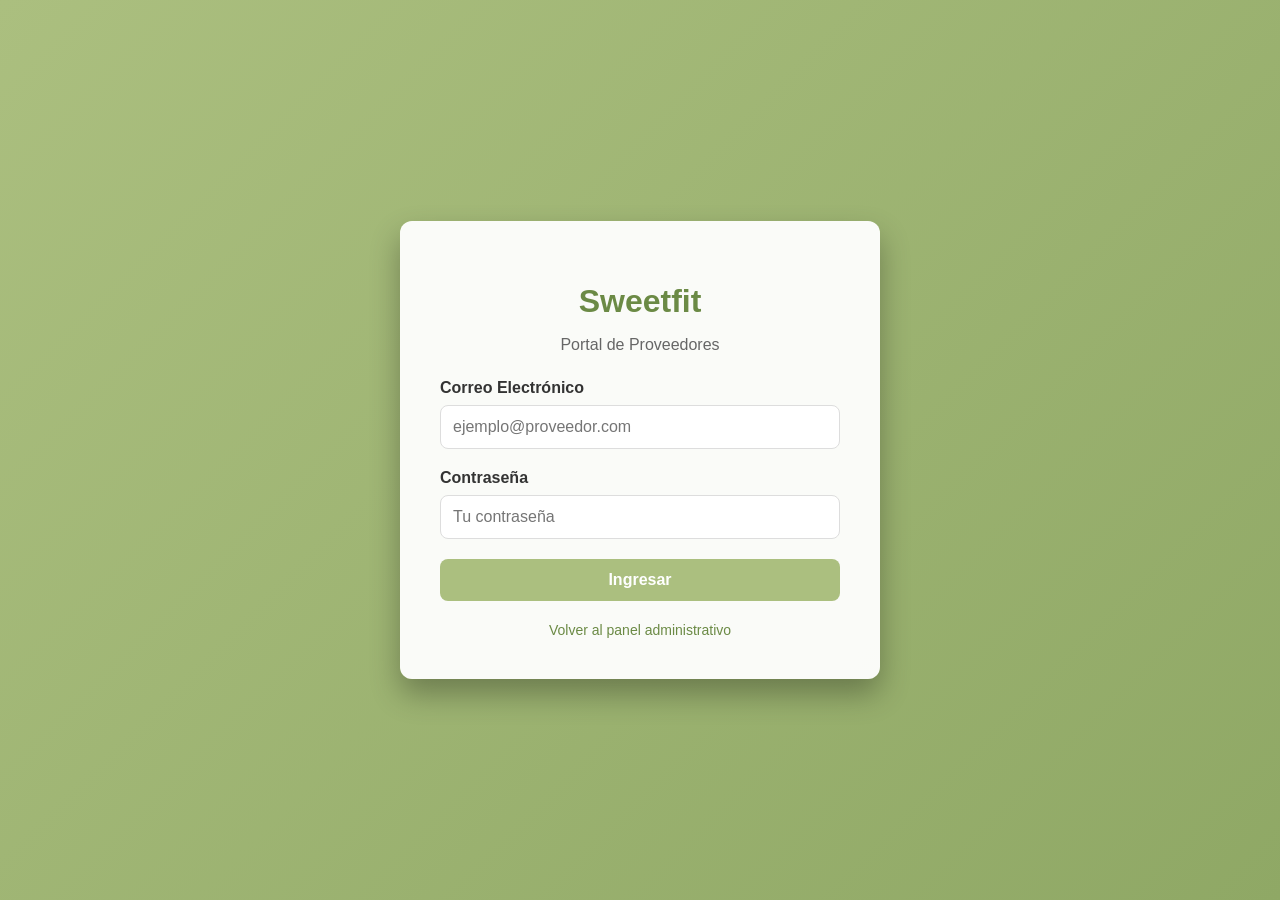
==== extranet.html @ f8388bae "Actualización dze sistema" ====
<!DOCTYPE html>
<html lang="es">
<head>
  <meta charset="UTF-8" />
  <meta name="viewport" content="width=device-width, initial-scale=1.0"/>
  <title>Sweetfit - Mi Catálogo (Proveedor)</title>
  <link rel="stylesheet" href="css/styles.css" />
  <link rel="stylesheet" href="https://cdn-uicons.flaticon.com/2.1.0/uicons-bold-rounded/css/uicons-bold-rounded.css">
  <style>
    /* Estilos específicos para la extranet, diferenciados de la app principal */
    body.extranet-body {
      background-color: #f4f6f9;
      font-family: 'Inter', sans-serif;
      margin: 0;
      display: flex;
      flex-direction: column;
      height: 100vh;
    }
    .extranet-header {
      background: #ABBF7F;
      color: white;
      padding: 15px 30px;
      display: flex;
      justify-content: space-between;
      align-items: center;
      box-shadow: 0 4px 6px rgba(0,0,0,0.1);
    }
    .extranet-header h1 {
      margin: 0;
      font-size: 20px;
      display: flex;
      align-items: center;
      gap: 10px;
    }
    .user-info {
      display: flex;
      align-items: center;
      gap: 15px;
    }
    .btn-logout {
      background: rgba(255,255,255,0.2);
      border: none;
      color: white;
      padding: 8px 15px;
      border-radius: 5px;
      cursor: pointer;
      font-weight: bold;
    }
    .btn-logout:hover {
      background: rgba(255,255,255,0.3);
    }
    .extranet-content {
      padding: 30px;
      flex-grow: 1;
      overflow-y: auto;
    }
    .toolbar {
      display: flex;
      justify-content: space-between;
      margin-bottom: 20px;
    }
    .btn-agregar {
      background: #28a745;
      color: white;
      border: none;
      padding: 10px 20px;
      border-radius: 8px;
      font-weight: bold;
      cursor: pointer;
    }
    .btn-agregar:hover { background: #218838; }
    
    .grid-catalogo {
      display: grid;
      grid-template-columns: repeat(auto-fill, minmax(250px, 1fr));
      gap: 20px;
    }
    .card-producto {
      background: white;
      border-radius: 12px;
      box-shadow: 0 5px 15px rgba(0,0,0,0.05);
      padding: 20px;
      text-align: center;
      position: relative;
    }
    .badge-estado {
      position: absolute;
      top: 10px;
      right: 10px;
      padding: 5px 10px;
      border-radius: 20px;
      font-size: 11px;
      font-weight: bold;
      color: white;
    }
    .badge-aprobado { background-color: #28a745; }
    .badge-pendiente { background-color: #f39c12; }
    .badge-rechazado { background-color: #e74c3c; }

    .card-producto h3 { margin: 10px 0 5px; color: #333; }
    .card-producto p { margin: 5px 0; color: #666; }
    .card-precio { font-size: 1.2em; font-weight: bold; color: #6B8A45; margin-bottom: 15px; }
    
    .card-acciones button {
      background: none;
      border: 1px solid #ddd;
      border-radius: 5px;
      padding: 8px;
      cursor: pointer;
      margin: 0 5px;
    }
    .card-acciones button:hover { background: #f4f6f9; }
    
  </style>
</head>
<body class="extranet-body">

  <header class="extranet-header">
    <h1><i class="fi fi-br-truck-box"></i> Sweetfit - Portal de Proveedores</h1>
    <div class="user-info">
      <span id="provNameLabel">Proveedor</span>
      <button class="btn-logout" id="btnCerrarSesion">Cerrar Sesión</button>
    </div>
  </header>

  <main class="extranet-content">
    <div class="toolbar">
      <h2>Mi Catálogo de Productos</h2>
      <button class="btn-agregar" id="btnAgregarProductoExtranet"><i class="fi fi-br-plus"></i> Proponer Producto</button>
    </div>
    
    <div class="grid-catalogo" id="gridCatalogo">
      <!-- Productos cargados dinámicamente -->
    </div>
  </main>

  <!-- Modal Producto -->
  <div class="modal" id="modalProductoExtranet" style="display:none;">
    <div class="modal-contenido" style="max-width: 400px;">
      <span class="cerrar-modal" id="cerrarModalExtranet">&times;</span>
      <h3 id="tituloModalExtranet">Añadir Producto</h3>
      <p style="font-size:12px; color:#666;">Nota: Los productos nuevos requieren aprobación del administrador.</p>
      <form id="formProductoExtranet">
        <input type="hidden" id="extranetProductoId" name="id_producto" />
        <input type="text" id="extranetNombre" name="nombre" placeholder="Nombre del Producto" required />
        <input type="number" id="extranetPrecio" name="precio" placeholder="Precio Base" step="0.01" required />
        
        <!-- Estos campos solo se envían al crear uno nuevo -->
        <div id="camposNuevoProducto" style="display: flex; flex-direction: column; gap: 1rem;">
          <input type="text" name="descripcion" placeholder="Descripción breve" />
          <select name="categoria">
            <option value="Hamburguesas">Hamburguesas</option>
            <option value="Hot Dogs">Hot Dogs</option>
            <option value="Postres">Postres</option>
            <option value="Bebidas">Bebidas</option>
            <option value="Papas">Papas</option>
          </select>
          <input type="number" name="cantidad" placeholder="Cantidad Inicial" value="0" />
        </div>
        
        <button type="submit" style="width: 100%; margin-top:15px; padding:10px; background:#6B8A45; color:white; border:none; border-radius:5px; font-weight:bold; cursor:pointer;">Guardar</button>
      </form>
    </div>
  </div>

  <script src="js/api.js"></script>
  <script src="js/extranet.js"></script>
</body>
</html>
---- css/styles.css ----
:root {
  /* Verde corporativo Sweet Fit */
  --color-primario: #ABBF7F;
  --color-primario-hover: #8FA865;
  --color-primario-oscuro: #6B8A45;

  /* Rosa/rojo corporativo */
  --color-secundario: #F16278;
  --color-secundario-hover: #D94560;

  /* Azul grisáceo corporativo */
  --color-terciario: #A7BAC7;
  --color-terciario-claro: #C8D8E2;

  /* Textos */
  --color-texto: #2A2A2A;
  --color-texto-claro: #5A5A5A;

  /* Complementarios */
  --color-blanco: #FFFFFF;
  --color-gris-claro: #F5F0E8;
  /* beige del manual */
  --color-gris: #DDD8CE;

  /* Sombras */
  --sombra-suave: 0 2px 10px rgba(107, 138, 69, 0.2);
  --sombra-media: 0 4px 14px rgba(107, 138, 69, 0.3);

}

/* ======== ESTILOS DE LA INTERFAZ DEL INDEX ======== */
body {
  margin: 0;
  font-family: 'Poppins', sans-serif;
  background: #f4f4f4;
}

.container {
  display: flex;
}

.sidebar {
  width: 220px;
  background: #ABBF7F;
  color: white;
  height: 100vh;
  position: fixed;
  top: 0;
  left: 0;
  transition: width 0.3s ease;
  display: flex;
  flex-direction: column;
  z-index: 10;
}

.sidebar.collapsed {
  width: 80px;
}

.logo {
  display: flex;
  justify-content: space-between;
  align-items: center;
  padding: 20px;
  font-size: 20px;
  font-weight: bold;
}

.toggle-btn {
  background: none;
  border: none;
  color: white;
  font-size: 22px;
  cursor: pointer;
  align-self: flex-end;
}

.menu {
  padding: 0 10px;
  display: flex;
  flex-direction: column;
}

.menu a {
  display: flex;
  align-items: center;
  padding: 12px 10px;
  color: white;
  text-decoration: none;
  border-radius: 8px;
  transition: background 0.3s;
}

.menu a:hover {
  background: #222222;
}

.menu .text {
  margin-left: 10px;
  transition: opacity 0.3s;
}

.sidebar.collapsed .text {
  opacity: 0;
  pointer-events: none;
}

.logo-container {
  display: flex;
  align-items: flex-start;
  justify-content: space-between;
  padding: 6px 20px;
  flex-direction: column;
  gap: 10px;
}

.logo-img {
  height: 160px;
  transition: height 0.3s ease, transform 0.3s ease;
  object-fit: contain;
}

.sidebar.collapsed .logo-img {
  height: 40px;
}

.main {
  flex: 1;
  padding: 5px;
  margin-left: 220px;
  transition: margin-left 0.3s ease;
}

.sidebar.collapsed+.main {
  margin-left: 80px;
}

.topbar {
  display: flex;
  justify-content: space-between;
  align-items: center;
}

/* _____________________________________________________________________________*/

/* ======== ESTILOS DE LA INTERFAZ DEL PANEL ======== */
.cards {
  display: grid;
  grid-template-columns: repeat(auto-fit, minmax(220px, 1fr));
  gap: 20px;
  margin-top: 30px;
}

.card {
  background: white;
  border-radius: 10px;
  padding: 20px;
  box-shadow: 0 2px 5px rgba(0, 0, 0, 0.1);
}

.card h3 {
  margin: 0;
  font-size: 16px;
  color: #777;
}

.card p {
  margin: 10px 0 0;
  font-size: 22px;
  color: #7d9eb8;
  font-weight: bold;
}

.placeholder {
  margin-top: 40px;
  text-align: center;
  color: #aaa;
}

.dropdown {
  position: relative;
  display: inline-block;
}

.dropdown-toggle {
  padding: 8px 12px;
  background-color: #f8f9fa;
  border: 1px solid #ccc;
  border-radius: 4px;
  cursor: pointer;
  font-size: 14px;
}

.dropdown-toggle:hover {
  background-color: #bfbbbb;
}

.dropdown-menu {
  display: none;
  position: absolute;
  top: 110%;
  right: 0;
  background-color: #fff;
  min-width: 160px;
  box-shadow: 0 4px 8px rgba(0, 0, 0, 0.1);
  border: 1px solid #ccc;
  border-radius: 4px;
  z-index: 1000;
}

.dropdown-item {
  padding: 10px 15px;
  display: block;
  font-size: 14px;
  text-decoration: none;
  color: #333;
}

.dropdown-item:hover {
  background-color: #f1f1f1;
}

/* _____________________________________________________________________________*/

/* ======== ESTILOS DE LA INTERFAZ DE PRODUCTOS ======== */
.productos-header {
  display: flex;
  justify-content: space-between;
  align-items: center;
  margin-bottom: 1.5rem;
}

.acciones-header {
  display: flex;
  gap: 1rem;
  flex-wrap: wrap;
  align-items: center;
}

.btn-agregar-producto {
  background-color: var(--color-primario);
  color: var(--color-blanco);
  border: none;
  padding: 0.6rem 1.2rem;
  border-radius: 8px;
  font-weight: bold;
  cursor: pointer;
  transition: background-color 0.3s;
}

.btn-agregar-producto:hover {
  background-color: var(--color-primario-hover);
}

.filtros-categorias {
  display: flex;
  flex-wrap: wrap;
  gap: 0.5rem;
  margin-bottom: 1.5rem;
}

.filtro {
  padding: 0.5rem 1rem;
  border: 1px solid var(--color-borde);
  background: var(--color-blanco);
  border-radius: 20px;
  cursor: pointer;
  color: var(--color-texto);
  transition: background-color 0.3s, border-color 0.3s, color 0.3s;
}

.filtro.activo {
  background-color: var(--color-primario);
  color: var(--color-blanco);
  border-color: var(--color-primario);
}

.grid-productos {
  display: grid;
  grid-template-columns: repeat(auto-fit, minmax(240px, 1fr));
  gap: 1.5rem;
}

.producto-card {
  background: var(--color-blanco);
  border-radius: 10px;
  box-shadow: var(--sombra-suave);
  overflow: hidden;
  padding: 1rem;
  display: flex;
  flex-direction: column;
}

.producto-card img {
  width: 100%;
  height: 160px;
  object-fit: cover;
  border-radius: 8px;
  margin-bottom: 0.8rem;
}

.producto-card h3 {
  margin: 0;
  font-size: 1.1rem;
  font-weight: bold;
  color: var(--color-texto);
}

.producto-card .desc {
  font-size: 0.9rem;
  color: #777;
  margin: 0.5rem 0;
}

.precio-edicion {
  margin-top: auto;
  display: flex;
  justify-content: space-between;
  align-items: center;
}

.precio {
  color: var(--color-primario);
  font-weight: bold;
}

.acciones span {
  margin-left: 0.5rem;
  cursor: pointer;
  font-size: 1.1rem;
  padding: 4px 8px;
  border-radius: 6px;
  transition: background 0.3s;
  color: var(--color-texto);
}

.acciones span:hover {
  background-color: var(--color-gris-claro);
}

.modal {
  display: none;
  position: fixed;
  top: 0;
  left: 0;
  width: 100vw;
  height: 100vh;
  background: rgba(0, 0, 0, 0.5);
  justify-content: center;
  align-items: center;
  z-index: 999;
}

.modal-contenido {
  background: var(--color-blanco);
  padding: 2rem;
  border-radius: 12px;
  width: 90%;
  max-height: 90vh;
  overflow-y: auto;
  max-width: 500px;
  position: relative;
  box-shadow: var(--sombra-media);
}

.cerrar-modal {
  position: absolute;
  top: 10px;
  right: 15px;
  font-size: 1.5rem;
  cursor: pointer;
  color: var(--color-texto);
}

.modal form {
  display: flex;
  flex-direction: column;
  gap: 1rem;
}

.modal form input,
.modal form textarea,
.modal form select {
  padding: 0.5rem;
  font-size: 1rem;
  border: 1px solid var(--color-borde);
  border-radius: 8px;
}

.modal form button {
  padding: 0.6rem;
  background-color: var(--color-primario-oscuro);
  color: var(--color-blanco);
  border: none;
  border-radius: 8px;
  cursor: pointer;
  font-weight: bold;
  transition: background-color 0.3s;
}

.modal form button:hover {
  background-color: var(--color-primario-hover);
}

#buscador {
  padding: 0.5rem 1rem;
  border-radius: 8px;
  border: 1px solid var(--color-borde);
  font-size: 1rem;
  width: 300px;
  max-width: 100%;
  color: var(--color-texto);
}

.cantidad {
  margin-top: 0.5rem;
  font-weight: bold;
  color: var(--color-texto);
}

.stock-bajo {
  color: #d32f2f;
  /* Mantengo rojo para alerta */
  font-weight: bold;
}

.paginacion {
  display: flex;
  justify-content: center;
  gap: 10px;
  margin-top: 2rem;
  flex-wrap: wrap;
}

.paginacion button {
  padding: 0.5rem 1rem;
  border: none;
  background-color: var(--color-primario);
  color: var(--color-blanco);
  font-weight: bold;
  border-radius: 6px;
  cursor: pointer;
  transition: background-color 0.2s;
}

.paginacion button:hover {
  background-color: var(--color-primario-hover);
}

.paginacion button.activo {
  background-color: var(--color-texto-claro);
  color: var(--color-blanco);
}

/* _____________________________________________________________________________*/

/* ======== ESTILOS DE LA INTERFAZ DE VENTAS ======== */
.ventas-contenedor {
  display: flex;
  flex-direction: column;
  gap: 2rem;
}

.formulario-venta {
  background: var(--color-blanco);
  border-radius: 12px;
  padding: 2rem;
  box-shadow: var(--sombra-suave);
}

fieldset.grupo-cliente {
  border: 1px solid var(--color-borde);
  border-radius: 10px;
  padding: 1rem 1.5rem;
  margin-bottom: 1rem;
}

fieldset.grupo-cliente legend {
  font-weight: bold;
  color: var(--color-primario);
  padding: 0 0.5rem;
  font-size: 1rem;
}

.grid-form {
  display: flex;
  flex-wrap: wrap;
  gap: 1rem;
}

.grid-form input,
.grid-form select {
  flex: 1 1 200px;
  padding: 0.6rem;
  border: 1px solid var(--color-borde);
  border-radius: 8px;
  margin: 0.2rem 0;
}

.input-deshabilitado {
  background-color: #f0f0f0;
  color: #666666;
  border: 1px solid #ccc;
  cursor: not-allowed;
  user-select: none;
  padding: 8px;
  border-radius: 4px;
  font-size: 1rem;
}

.btn-agregar-producto {
  padding: 0.6rem 1.2rem;
  border-radius: 8px;
  border: none;
  background-color: var(--color-primario);
  color: var(--color-blanco);
  font-weight: bold;
  cursor: pointer;
  margin: 1rem 0;
}

.footer-venta {
  display: flex;
  justify-content: space-between;
  align-items: center;
  margin-top: 1.5rem;
}

.sin-stock {
  color: red;
  font-weight: bold;
}

.lista-productos-seleccionados {
  width: 100%;
  border-collapse: collapse;
  margin-top: 1rem;
}

.lista-productos-seleccionados th,
.lista-productos-seleccionados td {
  padding: 10px;
  text-align: center;
  border-bottom: 1px solid var(--color-borde);
}

.lista-productos-seleccionados th {
  background-color: var(--color-gris-claro);
  color: var(--color-primario);
}

.lista-productos-seleccionados td .eliminar {
  color: #d32f2f;
  font-weight: bold;
  cursor: pointer;
}

.modal-productos {
  display: none;
  position: fixed;
  top: 0;
  left: 0;
  width: 100vw;
  height: 100vh;
  background: rgba(0, 0, 0, 0.5);
  justify-content: center;
  align-items: center;
  z-index: 1000;
}

.modal-productos-contenido {
  background: white;
  padding: 2rem;
  border-radius: 16px;
  max-width: 850px;
  width: 95%;
  max-height: 90vh;
  overflow-y: auto;
  box-shadow: var(--sombra-media);
  position: relative;
  border: 2px solid var(--color-borde);
}

/* Icono de cierre más visible */
.modal-productos .cerrar-modal {
  position: absolute;
  top: 15px;
  right: 20px;
  font-size: 2rem;
  color: var(--color-texto);
  cursor: pointer;
  transition: color 0.3s;
}

.modal-productos .cerrar-modal:hover {
  color: var(--color-primario);
}

.modal-header {
  margin-bottom: 1.5rem;
}

.titulo-modal {
  font-size: 1.6rem;
  margin-bottom: 0.8rem;
  color: var(--color-texto);
  font-weight: bold;
  display: flex;
  align-items: center;
  gap: 0.5rem;
}

#buscador-modal {
  width: 100%;
  padding: 0.9rem 1rem;
  border: 1px solid var(--color-borde);
  border-radius: 12px;
  background: var(--color-blanco);
  font-size: 1rem;
  transition: border-color 0.3s;
}

#buscador-modal:focus {
  border-color: var(--color-primario);
  outline: none;
}

/* Tarjetas de producto */
.card-producto-modal {
  border: 1px solid var(--color-borde);
  border-radius: 14px;
  padding: 1.2rem;
  text-align: center;
  background: var(--color-terciario);
  transition: all 0.3s ease;
  box-shadow: var(--sombra-suave);
  display: flex;
  flex-direction: column;
  justify-content: space-between;
}

.card-producto-modal:hover {
  box-shadow: var(--sombra-media);
  transform: translateY(-4px);
}

.card-producto-modal img {
  width: 100%;
  height: 140px;
  object-fit: cover;
  border-radius: 10px;
  margin-bottom: 0.8rem;
}

.producto-card button {
  background-color: var(--color-primario);
  color: white;
  border: none;
  border-radius: 8px;
  padding: 0.5rem 1rem;
  font-weight: bold;
  font-size: 0.95rem;
  cursor: pointer;
  transition: background-color 0.2s ease, transform 0.2s ease;
  margin-top: 0.5rem;
}

.producto-card button:hover {
  background-color: var(--color-primario-hover);
  transform: scale(1.05);
}

/* --- Botón Deshabilitado (sin stock) --- */
.producto-card .boton-deshabilitado {
  background-color: #ccc;
  color: #666;
  cursor: not-allowed;
  opacity: 0.7;
  border-radius: 8px;
}

/* --- Input de cantidad --- */
.producto-card input[type="number"] {
  width: 94%;
  padding: 0.4rem;
  margin-top: 0.3rem;
  font-size: 0.9rem;
  border: 1px solid var(--color-borde);
  border-radius: 6px;
  text-align: center;
  transition: border-color 0.2s;
}

.producto-card input[type="number"]:focus {
  outline: none;
  border-color: var(--color-primario);
  box-shadow: 0 0 0 2px rgba(34, 197, 94, 0.2);
  /* sombra verde */
}

/* Grilla */
.grid-modal-productos {
  display: grid;
  grid-template-columns: repeat(auto-fill, minmax(220px, 1fr));
  /* Más ancho */
  gap: 1.2rem;
  padding: 1rem 0.5rem;
}

/* Paginación */
.contenedor-paginacion-modal {
  margin-top: 2rem;
  padding-top: 1rem;
  border-top: 1px solid var(--color-borde);
  display: flex;
  justify-content: center;
}

.paginacion-modal-productos {
  display: flex;
  justify-content: center;
  gap: 0.5rem;
  flex-wrap: wrap;
}

.paginacion-modal-productos button {
  padding: 8px 16px;
  font-weight: bold;
  border: 1px solid var(--color-borde);
  background-color: var(--color-gris);
  color: var(--color-texto);
  border-radius: 12px;
  cursor: pointer;
  transition: all 0.2s ease-in-out;
}

.paginacion-modal-productos button:hover,
.paginacion-modal-productos button.activo {
  background-color: var(--color-primario);
  color: var(--color-blanco);
  border-color: var(--color-primario);
}

.estado-finalizada {
  color: white;
  background-color: #28a745;
  /* verde */
  font-weight: bold;
  padding: 3px 8px;
  border-radius: 4px;
  text-align: center;
  display: inline-block;
  min-width: 80px;
}

.estado-en-espera {
  color: #856404;
  background-color: #fff3cd;
  /* amarillo claro */
  font-weight: bold;
  padding: 3px 8px;
  border-radius: 4px;
  text-align: center;
  display: inline-block;
  min-width: 80px;
}

.estado-cancelada {
  color: white;
  background-color: #dc3545;
  /* rojo */
  font-weight: bold;
  padding: 3px 8px;
  border-radius: 4px;
  text-align: center;
  display: inline-block;
  min-width: 80px;
}

.titulo-modal {
  margin-bottom: 1rem;
  font-size: 1.4rem;
  font-weight: bold;
  color: var(--color-primario);
  text-align: center;
}

.historial-ventas {
  background: var(--color-blanco);
  border-radius: 12px;
  padding: 1.5rem;
  box-shadow: var(--sombra-suave);
  max-height: 400px;
  overflow-y: auto;
}

.historial-ventas h3 {
  margin-bottom: 1rem;
  color: var(--color-primario);
  font-size: 1.2rem;
  display: flex;
  flex-wrap: wrap;
  gap: 1rem;
  overflow-x: auto;
}

.venta-card {
  border-left: 4px solid var(--color-primario);
  padding: 1rem;
  margin-bottom: 1rem;
  background-color: var(--color-terciario);
  border-radius: 8px;
}

.venta-card p {
  margin: 0.3rem 0;
  font-size: 0.95rem;
  color: var(--color-texto);
}

#tablaVentas {
  width: 100%;
  border-collapse: collapse;
  margin-top: 1rem;
}

#tablaVentas th,
#tablaVentas td {
  padding: 10px;
  text-align: center;
  border-bottom: 1px solid var(--color-borde);
}

#tablaVentas th {
  background-color: var(--color-gris-claro);
  color: var(--color-primario);
}

.btn-ticket {
  padding: 0.6rem 1.2rem;
  border-radius: 8px;
  border: none;
  background-color: var(--color-primario-hover);
  color: var(--color-blanco);
  font-weight: bold;
  cursor: pointer;
  transition: background-color 0.3s ease, transform 0.3s ease;
  margin: 0.5rem;
}

.btn-cancelarv {
  padding: 0.6rem 0.6rem;
  border-radius: 8px;
  border: none;
  background-color: #8a2b2b;
  color: var(--color-blanco);
  font-weight: bold;
  cursor: pointer;
  transition: background-color 0.3s ease, transform 0.3s ease;
  margin: 0.5rem;

}

.btn-ticket:hover {
  background-color: var(--color-primario-oscuro);
  transform: translateY(-2px);
}

.btn-ticket:active {
  background-color: #2a3d10;
  transform: translateY(2px);
}

.only-print {
  display: none;
}

@media print {
  .only-print {
    display: block;
    margin: 0 auto;
    width: 25mm;
    max-width: 100%;
    height: auto;
  }
}

#modalSeleccionarProductos {
  animation: fadeInModal 0.3s ease-out;
}

@keyframes fadeInModal {
  from {
    opacity: 0;
    transform: scale(0.95);
  }

  to {
    opacity: 1;
    transform: scale(1);
  }
}

/* _____________________________________________________________________________*/

/* ======== ESTILOS DE LA INTERFAZ DE CLIENTES ======== */

.clientes-container {
  padding: 20px;
  background-color: var(--color-terciario);
}

.clientes-header {
  display: flex;
  justify-content: space-between;
  align-items: center;
  margin-bottom: 1.5rem;
  flex-wrap: wrap;
  gap: 1rem;
}

.btn-agregar-cliente {
  background-color: var(--color-primario);
  color: var(--color-blanco);
  border: none;
  padding: 0.6rem 1.2rem;
  border-radius: 8px;
  font-weight: bold;
  cursor: pointer;
  transition: background 0.3s;
}

.btn-agregar-cliente:hover {
  background-color: var(--color-primario-hover);
}

#buscadorClientes {
  padding: 0.5rem 1rem;
  border-radius: 8px;
  border: 1px solid var(--color-borde);
  font-size: 1rem;
  width: 300px;
  max-width: 100%;
  background-color: var(--color-blanco);
  color: var(--color-texto);
}

.grid-clientes {
  display: grid;
  grid-template-columns: repeat(auto-fit, minmax(250px, 1fr));
  gap: 1rem;
  padding: 1rem;
}

.cliente-card {
  background-color: var(--color-blanco);
  border: 1px solid var(--color-borde);
  border-radius: 10px;
  padding: 1rem;
  box-shadow: var(--sombra-suave);
  transition: transform 0.2s;
  display: flex;
  flex-direction: column;
}

.cliente-card:hover {
  transform: scale(1.02);
}

.cliente-card h3 {
  margin-top: 0;
  font-size: 1.2rem;
  color: var(--color-texto);
}

.acciones-cliente {
  margin-top: 10px;
}

.acciones-cliente button {
  margin-right: 0.5rem;
  cursor: pointer;
}

.cliente-card h4 {
  margin: 0;
  font-size: 1.1rem;
  font-weight: bold;
  color: var(--color-texto);
}

.cliente-card .datos {
  font-size: 0.9rem;
  color: var(--color-texto-claro);
}

.cliente-card .acciones {
  margin-top: auto;
  display: flex;
  justify-content: space-between;
  gap: 0.5rem;
}

.cliente-card button {
  padding: 0.4rem 0.8rem;
  border: none;
  border-radius: 6px;
  cursor: pointer;
  font-weight: bold;
  color: black;
}

.cliente-card .editar {
  background-color: var(--color-secundario);
}

.cliente-card .eliminar {
  background-color: #d9534f;
}

.cliente-card .ver-historial {
  background-color: #6a1b9a;
  flex: 1;
}

.historial-panel {
  position: fixed;
  top: 0;
  right: -100%;
  width: 400px;
  height: 100%;
  background-color: var(--color-blanco);
  border-left: 1px solid var(--color-borde);
  box-shadow: -2px 0 5px rgba(0, 0, 0, 0.1);
  transition: right 0.3s ease;
  z-index: 999;
  display: flex;
  flex-direction: column;
}

.historial-panel.abierto {
  right: 0;
}

.historial-header {
  display: flex;
  justify-content: space-between;
  align-items: center;
  padding: 15px;
  background-color: var(--color-gris);
  border-bottom: 1px solid var(--color-borde);
}

.historial-header h3 {
  margin: 0;
  font-size: 1.2rem;
  color: var(--color-primario-oscuro);
}

.cerrar-historial {
  cursor: pointer;
  font-size: 20px;
  color: var(--color-primario);
}

.contenido-historial {
  padding: 15px;
  overflow-y: auto;
  flex-grow: 1;
  background-color: var(--color-gris-claro);
}

.venta-item {
  background-color: var(--color-blanco);
  border-radius: 8px;
  padding: 12px;
  margin-bottom: 10px;
  box-shadow: var(--sombra-suave);
  transition: transform 0.2s ease;
}

.venta-item:hover {
  transform: scale(1.02);
}

.venta-item p {
  margin: 4px 0;
  color: var(--color-texto);
}

#contenidoHistorial {
  opacity: 1;
}

/* _____________________________________________________________________________*/

/* ======== ESTILOS DE LA INTERFAZ DE PROVEEDORES ======== */
body {
  background-color: var(--color-gris-claro);
  color: #333;
  font-family: 'Poppins', sans-serif;
}

h3 {
  color: var(--color-primario-oscuro);
  font-weight: 600;
}

/* Header y botones principales */
.proveedores-header {
  display: flex;
  justify-content: flex-end;
  margin-bottom: 1.5rem;
}

.acciones-proveedor {
  display: flex;
  gap: 1rem;
}

.btn-agregar-proveedor,
.btn-nueva-compra,
.btn-guardar-compra {
  background-color: var(--color-primario);
  color: var(--color-blanco);
  border: none;
  padding: 0.6rem 1.2rem;
  border-radius: 8px;
  font-weight: 600;
  cursor: pointer;
  transition: all 0.3s ease;
  box-shadow: 0 2px 5px rgba(0, 0, 0, 0.1);
  display: flex;
  align-items: center;
  gap: 6px;
}

.btn-agregar-proveedor:hover,
.btn-nueva-compra:hover,
.btn-guardar-compra:hover {
  background-color: var(--color-primario-hover);
  transform: translateY(-2px);
  box-shadow: 0 4px 8px rgba(0, 0, 0, 0.15);
}

/* Tabla de proveedores */
.tabla-proveedores {
  width: 100%;
  border-collapse: separate;
  border-spacing: 0;
  background: var(--color-blanco);
  border-radius: 12px;
  overflow: hidden;
  box-shadow: var(--sombra-suave);
}

.tabla-proveedores th,
.tabla-proveedores td {
  padding: 14px 18px;
  border-bottom: 1px solid var(--color-gris);
  text-align: left;
}

.tabla-proveedores thead {
  background-color: var(--color-primario);
  color: var(--color-blanco);
}

.tabla-proveedores thead th:first-child {
  border-top-left-radius: 12px;
}

.tabla-proveedores thead th:last-child {
  border-top-right-radius: 12px;
}

.tabla-proveedores tbody tr:last-child td {
  border-bottom: none;
}

.tabla-proveedores tbody tr:hover {
  background-color: var(--color-gris-claro);
}

.tabla-proveedores .acciones {
  display: flex;
  gap: 0.8rem;
  justify-content: center;
}

.tabla-proveedores .acciones span {
  cursor: pointer;
  padding: 6px 10px;
  border-radius: 6px;
  transition: all 0.2s ease;
  color: var(--color-texto-claro);
}

.tabla-proveedores .acciones span:hover {
  background-color: var(--color-terciario);
  color: var(--color-primario);
}

/* Buscador de proveedores */
#buscadorProveedores {
  padding: 0.6rem 1.2rem;
  border-radius: 8px;
  border: 1px solid var(--color-borde);
  font-size: 1rem;
  width: 300px;
  max-width: 100%;
  background-color: var(--color-blanco);
  transition: all 0.3s ease;
}

#buscadorProveedores:focus {
  outline: none;
  border-color: var(--color-primario);
  box-shadow: 0 0 0 3px rgba(74, 112, 35, 0.2);
}

#buscadorProveedores::placeholder {
  color: var(--color-texto-claro);
  opacity: 0.7;
}

/* Modal */
.modal {
  display: none;
  position: fixed;
  top: 0;
  left: 0;
  width: 100vw;
  height: 100vh;
  background: rgba(0, 0, 0, 0.6);
  justify-content: center;
  align-items: center;
  z-index: 999;
  backdrop-filter: blur(3px);
}

.modal-contenido {
  background: var(--color-blanco);
  padding: 2.2rem;
  border-radius: 16px;
  width: 90%;
  max-width: 400px;
  position: relative;
  overflow: auto;
  box-shadow: 0 10px 25px rgba(0, 0, 0, 0.15);
  animation: modalFadeIn 0.3s ease-out;
}

@keyframes modalFadeIn {
  from {
    opacity: 0;
    transform: translateY(-20px);
  }

  to {
    opacity: 1;
    transform: translateY(0);
  }
}

.modal-contenido.grande {
  max-width: 800px;
}

.cerrar-modal {
  position: absolute;
  top: 15px;
  right: 20px;
  font-size: 1.8rem;
  cursor: pointer;
  color: var(--color-texto-claro);
  transition: color 0.2s ease;
  z-index: 1000;
}

.cerrar-modal:hover {
  color: var(--color-primario-oscuro);
}

.modal form {
  display: flex;
  flex-direction: column;
  gap: 1.2rem;
}

.modal form input,
.modal form select,
.modal form textarea {
  padding: 0.8rem 1rem;
  font-size: 1rem;
  border: 1px solid var(--color-borde);
  border-radius: 8px;
  transition: all 0.3s ease;
}

.modal form input:focus,
.modal form select:focus,
.modal form textarea:focus {
  outline: none;
  border-color: var(--color-primario);
  box-shadow: 0 0 0 3px rgba(74, 112, 35, 0.2);
}

.modal form button[type="submit"] {
  background-color: var(--color-primario);
  color: var(--color-blanco);
  border: none;
  padding: 0.8rem;
  border-radius: 8px;
  font-weight: bold;
  cursor: pointer;
  transition: all 0.3s ease;
}

.modal form button[type="submit"]:hover {
  background-color: var(--color-primario-hover);
}

.modal form button[type="button"] {
  background-color: var(--color-gris);
  color: var(--color-texto);
  border: none;
  padding: 0.8rem;
  border-radius: 8px;
  font-weight: bold;
  cursor: pointer;
  transition: all 0.3s ease;
}

.modal form button[type="button"]:hover {
  background-color: #d9dcd5;
}

/* Lista de productos en compra */
#listaProductosCompra {
  margin-top: 1.2rem;
  background: var(--color-terciario);
  padding: 1.2rem;
  border-radius: 10px;
  max-height: 250px;
  overflow-y: auto;
  border: 1px solid var(--color-borde);
}

#listaProductosCompra div {
  display: flex;
  justify-content: space-between;
  align-items: center;
  margin-bottom: 0.8rem;
  border-bottom: 1px solid var(--color-borde);
  padding: 8px 4px;
}

#listaProductosCompra div:last-child {
  margin-bottom: 0;
  border-bottom: none;
}

/* Historial de compras */
.historial-compras {
  margin-top: 40px;
  padding: 25px;
  background-color: var(--color-blanco);
  border-radius: 16px;
  box-shadow: var(--sombra-suave);
  border: 1px solid var(--color-borde);
}

.historial-compras h3 {
  font-size: 1.6em;
  color: var(--color-primario-oscuro);
  margin-bottom: 20px;
  display: flex;
  align-items: center;
  gap: 8px;
}

.filtro-fecha {
  display: flex;
  align-items: center;
  gap: 15px;
  margin-bottom: 25px;
  background: var(--color-terciario);
  padding: 12px 18px;
  border-radius: 10px;
}

.filtro-fecha label {
  color: var(--color-texto);
  font-weight: 500;
}

.filtro-fecha input[type="date"] {
  padding: 8px 12px;
  border: 1px solid var(--color-borde);
  border-radius: 6px;
  font-size: 0.95rem;
}

/* Diseño de tarjetas de compra mejorado */
#tablaHistorialCompras {
  display: grid;
  grid-template-columns: repeat(auto-fill, minmax(290px, 1fr));
  gap: 1.2rem;
  padding: 0.5rem;
}

.compra-item {
  background-color: var(--color-blanco);
  border: 1px solid var(--color-borde);
  border-left: 6px solid var(--color-primario);
  border-radius: 12px;
  padding: 1.2rem;
  box-shadow: var(--sombra-suave);
  transition: all 0.3s ease;
}

.compra-item:hover {
  transform: translateY(-5px);
  box-shadow: var(--sombra-media);
}

.compra-item p {
  margin: 10px 0;
  font-size: 0.95rem;
  color: #444;
}

.compra-item p:first-child {
  font-size: 1.1rem;
  font-weight: bold;
  color: var(--color-primario-oscuro);
  border-bottom: 1px solid var(--color-borde);
  padding-bottom: 8px;
  margin-bottom: 12px;
}

.compra-item i {
  color: var(--color-texto-claro);
  margin-right: 8px;
}

/* Estilizar las etiquetas dentro de la compra-item */
.compra-item .etiqueta {
  font-weight: 600;
  color: var(--color-primario);
}

/* Ticket de compra */
.modal-content {
  position: relative;
  background: #ffffff;
  margin: 2% auto;
  padding: 0;
  border-radius: 8px;
  width: 90%;
  max-width: 400px;
  box-shadow: 0 10px 30px rgba(0, 0, 0, 0.2);
  animation: modalFadeIn 0.3s ease-out;
  font-family: 'Segoe UI', 'Arial', sans-serif;
  overflow: auto;
}

.modal-content {
  max-height: 90vh;
  overflow-y: auto;
}

.close {
  position: absolute;
  right: 10px;
  top: 10px;
  font-size: 24px;
  font-weight: bold;
  cursor: pointer;
  color: #333;
  transition: all 0.2s ease;
  z-index: 10;
  padding: 0;
  width: 30px;
  height: 30px;
  display: flex;
  align-items: center;
  justify-content: center;
  border-radius: 50%;
}

.close:hover {
  color: #000;
}

#contenidoTicket {
  padding: 0;
  background-color: #fff;
  overflow-y: auto;
}

/* Estilos para el ticket */
.ticket-header {
  background-color: #f8f9fa;
  padding: 20px;
  text-align: center;
  border-bottom: 1px solid #eee;
}

.ticket-header .logo {
  font-size: 30px;
  margin-bottom: 5px;
}

.ticket-header h2 {
  margin: 5px 0;
  font-size: 22px;
  color: #333;
}

.ticket-header .ticket-date {
  font-size: 12px;
  color: #888;
  margin: 5px 0;
}

.ticket-divider {
  border-top: 1px dashed #ccc;
  margin: 0 15px;
}

.ticket-items {
  padding: 15px;
}

.ticket-table {
  width: 100%;
  border-collapse: collapse;
}

.ticket-table th {
  padding: 8px 5px;
  text-align: left;
  font-size: 12px;
  color: #666;
  border-bottom: 1px solid #eee;
}

.ticket-table td {
  padding: 8px 5px;
  font-size: 13px;
  border-bottom: 1px solid #f5f5f5;
}

.ticket-table .no-items {
  text-align: center;
  padding: 15px;
  color: #888;
  font-style: italic;
}

.text-center {
  text-align: center;
}

.text-right {
  text-align: right;
}

.ticket-summary {
  padding: 15px;
  background-color: #f8f9fa;
}

.summary-row {
  display: flex;
  justify-content: space-between;
  padding: 3px 0;
}

.summary-label {
  font-size: 16px;
  font-weight: bold;
  color: #222;
}

.summary-value {
  font-size: 16px;
  font-weight: bold;
  color: #222;
}

.error-message {
  color: #d9534f;
  text-align: center;
  padding: 30px 20px;
}

/* Animación para el modal */
@keyframes modalFadeIn {
  from {
    opacity: 0;
    transform: translateY(-20px);
  }

  to {
    opacity: 1;
    transform: translateY(0);
  }
}

/* Media queries para responsive */
@media (max-width: 768px) {
  .acciones-proveedor {
    flex-direction: column;
    gap: 0.8rem;
  }

  #buscadorProveedores {
    width: 100%;
  }

  .tabla-proveedores {
    overflow-x: auto;
    display: block;
  }

  #tablaHistorialCompras {
    grid-template-columns: 1fr;
  }
}

.btn-imprimir {
  background-color: #bdbaba;
  border-radius: 5px;
  cursor: pointer;
  color: black;
  border: none;
  padding: 12px 25px;
}

/* _____________________________________________________________________________*/

/* ======== ESTILOS DE REPORTES ======== */
body {
  background-color: var(--color-gris-claro);
  color: var(--color-texto);
  font-family: 'Poppins', sans-serif;
  margin: 0;
  padding: 2rem;
}

h3 {
  color: var(--color-primario-oscuro);
  font-weight: 600;
  margin-bottom: 1.5rem;
  font-size: 1.3rem;
  display: flex;
  align-items: center;
  gap: 0.5rem;
}

.reportes-header {
  display: flex;
  justify-content: space-between;
  align-items: center;
  margin-bottom: 2rem;
  flex-wrap: wrap;
  gap: 1rem;
}

.acciones-reportes {
  display: flex;
  gap: 1rem;
  align-items: center;
  flex-wrap: wrap;
}

#tipoReporte {
  padding: 0.6rem 1.2rem;
  border-radius: 10px;
  border: 1px solid var(--color-borde);
  background-color: var(--color-blanco);
  color: var(--color-texto);
  font-weight: 500;
  box-shadow: var(--sombra-suave);
  cursor: pointer;
  transition: border-color 0.3s, box-shadow 0.3s;
}

#tipoReporte:hover,
#tipoReporte:focus {
  border-color: var(--color-primario-hover);
  outline: none;
  box-shadow: 0 0 0 3px rgba(92, 138, 43, 0.2);
}

.btn-descargar {
  background-color: var(--color-primario);
  color: var(--color-blanco);
  border: none;
  padding: 0.6rem 1.4rem;
  border-radius: 10px;
  font-weight: 600;
  cursor: pointer;
  transition: transform 0.2s ease, background-color 0.3s;
  display: flex;
  align-items: center;
  gap: 8px;
  box-shadow: var(--sombra-suave);
}

.btn-descargar:hover {
  background-color: var(--color-primario-hover);
  transform: translateY(-2px);
  box-shadow: var(--sombra-media);
}

.grafica-reportes,
.comparativa-categorias {
  background-color: var(--color-blanco);
  border-radius: 16px;
  padding: 2rem 2.5rem;
  box-shadow: var(--sombra-suave);
  margin-bottom: 2rem;
  transition: transform 0.2s ease;
}

.grafica-reportes:hover,
.comparativa-categorias:hover {
  transform: translateY(-4px);
}

canvas {
  width: 100% !important;
  height: auto !important;
}

.grafica-categorias {
  padding-top: 1rem;
}

@media (max-width: 768px) {
  .reportes-header {
    flex-direction: column;
    align-items: stretch;
  }

  .acciones-reportes {
    width: 100%;
    flex-direction: column;
  }

  #tipoReporte,
  .btn-descargar {
    width: 100%;
    justify-content: center;
  }
}

/* ======== ESTILOS DE CONFIGURACION ======== */

.contenido-empleados {
  display: grid;
  grid-template-columns: 1fr 2fr;
  gap: 1rem;
  align-items: start;
  max-width: 1000px;
  width: 100%;
}

.formulario-alta {
  background: var(--color-blanco);
  padding: 1rem;
  border-radius: 8px;
  box-shadow: var(--sombra-suave);
  font-size: 13px;
  max-width: 320px;
}

.formulario-alta h3 {
  font-size: 16px;
  margin-bottom: 1rem;
  color: var(--color-primario-oscuro);
  text-align: center;
}

.formulario-alta form {
  display: grid;
  gap: 0.6rem;
}

.formulario-alta label {
  font-weight: 600;
  font-size: 13px;
  color: var(--color-texto);
}

.formulario-alta input,
.formulario-alta select {
  padding: 0.4rem 0.5rem;
  border: 1px solid var(--color-borde);
  border-radius: 4px;
  font-size: 13px;
  background-color: var(--color-blanco);
  transition: border 0.2s, box-shadow 0.2s;
}

.formulario-alta input:focus,
.formulario-alta select:focus {
  outline: none;
  border-color: var(--color-primario);
  box-shadow: 0 0 0 1.5px rgba(149, 193, 31, 0.2);
}

.btn-guardar {
  background-color: var(--color-primario);
  color: var(--color-blanco);
  padding: 0.5rem;
  border: none;
  border-radius: 4px;
  font-weight: bold;
  cursor: pointer;
  font-size: 13px;
  transition: background-color 0.3s ease, box-shadow 0.3s ease;
}

.btn-guardar:hover {
  background-color: var(--color-primario-hover);
  box-shadow: var(--sombra-media);
}

.tabla-empleados {
  background-color: white;
  border-radius: 12px;
  box-shadow: 0 6px 15px rgba(0, 0, 0, 0.08);
  padding: 25px;
  overflow-x: auto;
}

.tabla-empleados h3 {
  font-size: 20px;
  margin-bottom: 20px;
  font-weight: bold;
  color: #4a4a4a;
  display: flex;
  align-items: center;
  gap: 8px;
}

.tabla-empleados table {
  width: 100%;
  border-collapse: separate;
  border-spacing: 0;
  border-radius: 10px;
  overflow: hidden;
}

.tabla-empleados thead {
  background-color: #3A2D23;
  color: white;
  font-size: 14px;
}

.tabla-empleados th,
.tabla-empleados td {
  padding: 14px 16px;
  font-size: 14px;
  text-align: left;
}

.tabla-empleados tbody tr:nth-child(even) {
  background-color: #f7f9f8;
}

.tabla-empleados tbody tr:hover {
  background-color: #e8f5d8;
  transition: 0.3s;
}

.tabla-empleados td {
  color: #333;
}

.tabla-empleados .acciones {
  display: flex;
  gap: 8px;
}

.btn-editar {
  background-color: var(--color-primario-oscuro);
  color: white;
  padding: 0.5rem;
  border: none;
  border-radius: 4px;
  font-weight: bold;
  cursor: pointer;
  font-size: 13px;
  transition: background-color 0.3s ease, box-shadow 0.3s ease;
}

.btn-editar:hover {
  background-color: var(--color-primario-hover);
}

.btn-eliminar {
  background-color: #dc3545;
  color: white;
  padding: 0.5rem;
  border: none;
  border-radius: 4px;
  font-weight: bold;
  cursor: pointer;
  font-size: 13px;
  transition: background-color 0.3s ease, box-shadow 0.3s ease;
}

.btn-eliminar:hover {
  background-color: #a71d2a;
}

.btn-cancelar {
  background-color: #6c757d;
  color: white;
  padding: 0.5rem;
  border: none;
  border-radius: 4px;
  font-weight: bold;
  cursor: pointer;
  font-size: 13px;
  transition: background-color 0.3s ease, box-shadow 0.3s ease;
}

.btn-cancelar:hover {
  background-color: #4e555b;
}

@media (max-width: 900px) {
  .contenido-empleados {
    grid-template-columns: 1fr;
  }

  .formulario-alta,
  .tabla-empleados {
    width: 100%;
  }
}
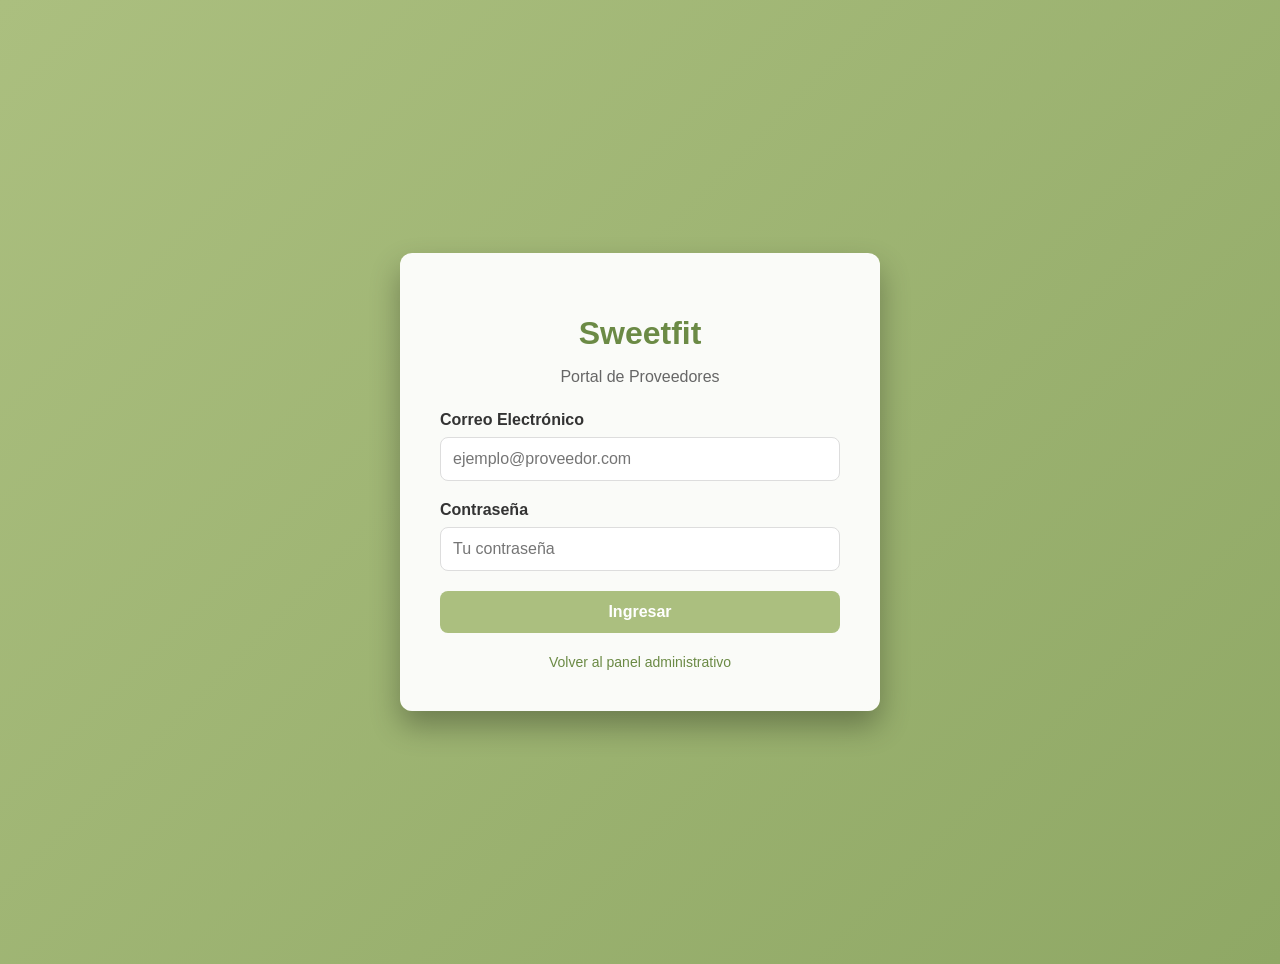
==== commit 3a604ae4: "sweetfit" ====
--- a/extranet.html
+++ b/extranet.html
@@ -149,11 +149,12 @@
         <div id="camposNuevoProducto" style="display: flex; flex-direction: column; gap: 1rem;">
           <input type="text" name="descripcion" placeholder="Descripción breve" />
           <select name="categoria">
-            <option value="Hamburguesas">Hamburguesas</option>
-            <option value="Hot Dogs">Hot Dogs</option>
-            <option value="Postres">Postres</option>
+            <option value="Ensaladas">Ensaladas</option>
+            <option value="Jugos y Licuados">Jugos y Licuados</option>
+            <option value="Proteína">Proteína</option>
+            <option value="Snacks Fit">Snacks Fit</option>
+            <option value="Bowls">Bowls</option>
             <option value="Bebidas">Bebidas</option>
-            <option value="Papas">Papas</option>
           </select>
           <input type="number" name="cantidad" placeholder="Cantidad Inicial" value="0" />
         </div>
--- a/css/styles.css
+++ b/css/styles.css
@@ -1763,10 +1763,10 @@
 
 .contenido-empleados {
   display: grid;
-  grid-template-columns: 1fr 2fr;
-  gap: 1rem;
+  grid-template-columns: 300px 1fr;
+  gap: 1.5rem;
   align-items: start;
-  max-width: 1000px;
+  max-width: 1200px;
   width: 100%;
 }
 
@@ -1835,7 +1835,7 @@
   background-color: white;
   border-radius: 12px;
   box-shadow: 0 6px 15px rgba(0, 0, 0, 0.08);
-  padding: 25px;
+  padding: 20px;
   overflow-x: auto;
 }
 
@@ -1860,13 +1860,13 @@
 .tabla-empleados thead {
   background-color: #3A2D23;
   color: white;
-  font-size: 14px;
+  font-size: 13px;
 }
 
 .tabla-empleados th,
 .tabla-empleados td {
-  padding: 14px 16px;
-  font-size: 14px;
+  padding: 12px 10px;
+  font-size: 13px;
   text-align: left;
 }
 
@@ -1891,12 +1891,12 @@
 .btn-editar {
   background-color: var(--color-primario-oscuro);
   color: white;
-  padding: 0.5rem;
+  padding: 0.4rem 0.6rem;
   border: none;
   border-radius: 4px;
   font-weight: bold;
   cursor: pointer;
-  font-size: 13px;
+  font-size: 12px;
   transition: background-color 0.3s ease, box-shadow 0.3s ease;
 }
 
@@ -1907,12 +1907,12 @@
 .btn-eliminar {
   background-color: #dc3545;
   color: white;
-  padding: 0.5rem;
+  padding: 0.4rem 0.6rem;
   border: none;
   border-radius: 4px;
   font-weight: bold;
   cursor: pointer;
-  font-size: 13px;
+  font-size: 12px;
   transition: background-color 0.3s ease, box-shadow 0.3s ease;
 }
 
@@ -1945,4 +1945,101 @@
   .tabla-empleados {
     width: 100%;
   }
+}
+
+@media (max-width: 768px) {
+  .sidebar {
+    width: 60px;
+  }
+  .sidebar .text,
+  .sidebar .logo-img {
+    display: none;
+  }
+  .sidebar .menu a {
+    justify-content: center;
+    padding: 12px 0;
+  }
+  .main {
+    margin-left: 60px;
+  }
+
+  .cards {
+    grid-template-columns: 1fr 1fr;
+  }
+
+  .productos-header {
+    flex-direction: column;
+    align-items: flex-start;
+    gap: 10px;
+  }
+  .acciones-header {
+    width: 100%;
+  }
+  .acciones-header input {
+    width: 100%;
+  }
+
+  .grid-productos {
+    grid-template-columns: repeat(auto-fill, minmax(140px, 1fr));
+  }
+
+  table {
+    font-size: 12px;
+  }
+  table th, table td {
+    padding: 4px !important;
+  }
+
+  .topbar h2 {
+    font-size: 16px;
+  }
+  .dropdown-toggle {
+    font-size: 12px;
+    padding: 4px 8px;
+  }
+
+  .ventas-contenedor {
+    flex-direction: column;
+  }
+  .formulario-venta,
+  .historial-ventas {
+    width: 100%;
+  }
+  .grid-form {
+    grid-template-columns: 1fr;
+  }
+  .grid-modal-productos {
+    grid-template-columns: repeat(auto-fill, minmax(120px, 1fr));
+  }
+  .reportes-header .acciones-reportes {
+    flex-direction: column;
+    align-items: stretch;
+  }
+  .selectores-fecha {
+    flex-direction: column;
+  }
+  .selectores-fecha input {
+    width: 100%;
+  }
+}
+
+@media (max-width: 480px) {
+  .cards {
+    grid-template-columns: 1fr;
+  }
+  .card p {
+    font-size: 18px;
+  }
+  .sidebar {
+    width: 50px;
+  }
+  .main {
+    margin-left: 50px;
+  }
+  .grid-productos {
+    grid-template-columns: 1fr;
+  }
+  .grid-modal-productos {
+    grid-template-columns: 1fr 1fr;
+  }
 }
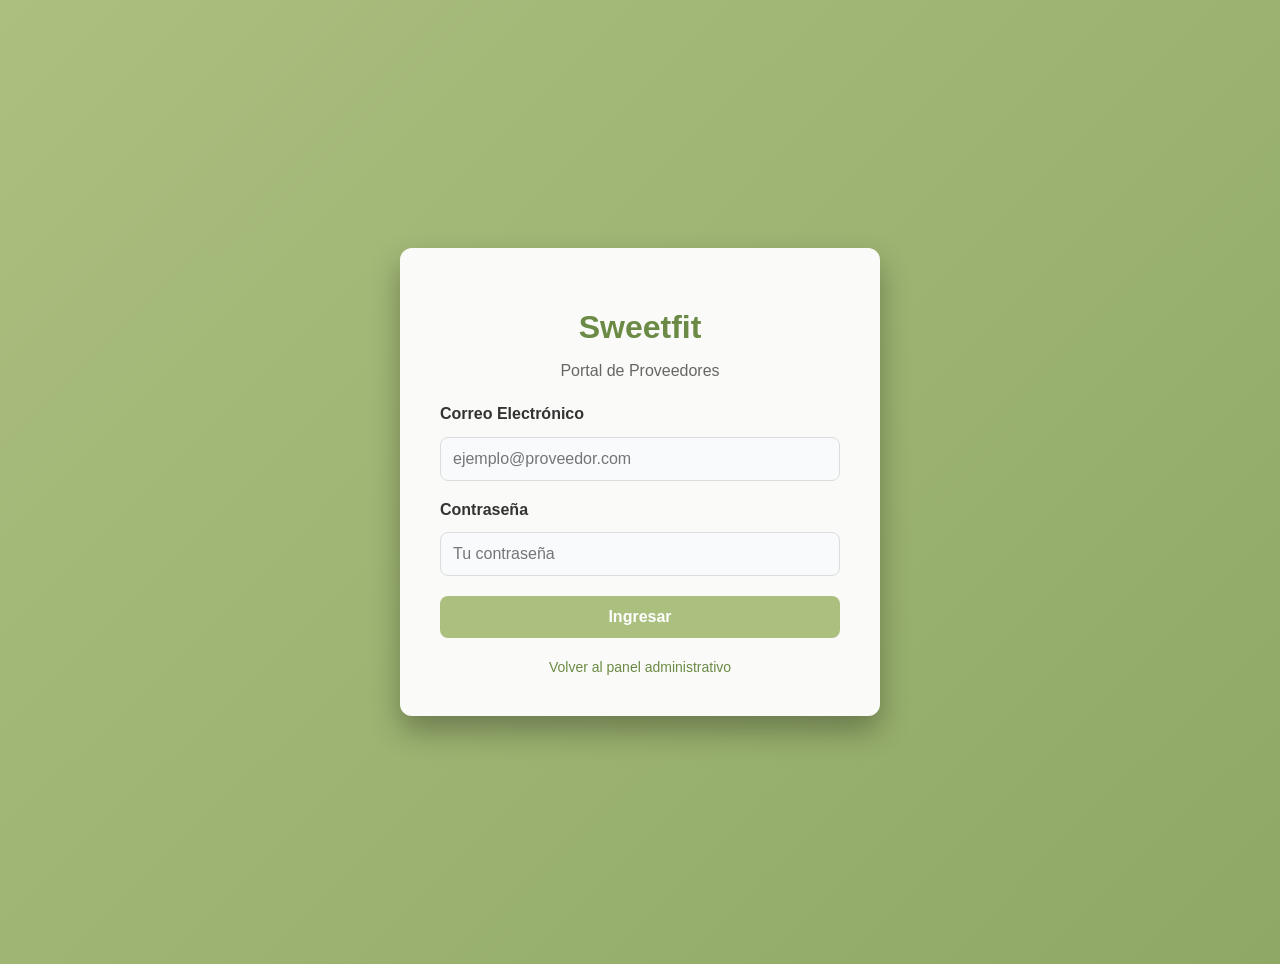
==== commit 228faee9: "Flujo de aprobación mejorado: estado EN_EDICION antes de publicar producto al menú" ====
--- a/extranet.html
+++ b/extranet.html
@@ -94,6 +94,7 @@
       color: white;
     }
     .badge-aprobado { background-color: #28a745; }
+    .badge-en-edicion { background-color: #0ea5e9; }
     .badge-pendiente { background-color: #f39c12; }
     .badge-rechazado { background-color: #e74c3c; }
 
--- a/css/styles.css
+++ b/css/styles.css
@@ -338,6 +338,37 @@
   background-color: var(--color-gris-claro);
 }
 
+.badge-estado-card {
+  display: inline-block;
+  background: #f59e0b;
+  color: white;
+  font-size: 0.7rem;
+  font-weight: 600;
+  padding: 0.2rem 0.6rem;
+  border-radius: 4px;
+  margin-bottom: 0.4rem;
+  text-transform: uppercase;
+  letter-spacing: 0.5px;
+}
+
+.btn-publicar {
+  background-color: #0ea5e9;
+  color: white;
+  border: none;
+  border-radius: 8px;
+  padding: 0.5rem 1rem;
+  font-weight: bold;
+  font-size: 0.85rem;
+  cursor: pointer;
+  transition: background-color 0.2s ease, transform 0.2s ease;
+  margin-top: 0.5rem;
+}
+
+.btn-publicar:hover {
+  background-color: #0284c7;
+  transform: scale(1.05);
+}
+
 .modal {
   display: none;
   position: fixed;
@@ -858,7 +889,28 @@
   cursor: pointer;
   transition: background-color 0.3s ease, transform 0.3s ease;
   margin: 0.5rem;
-
+}
+
+.btn-aceptarv {
+  padding: 0.6rem 0.6rem;
+  border-radius: 8px;
+  border: none;
+  background-color: #28a745;
+  color: var(--color-blanco);
+  font-weight: bold;
+  cursor: pointer;
+  transition: background-color 0.3s ease, transform 0.3s ease;
+  margin: 0.5rem;
+}
+
+.btn-cancelarv:hover {
+  background-color: #bd2130;
+  transform: translateY(-2px);
+}
+
+.btn-aceptarv:hover {
+  background-color: #218838;
+  transform: translateY(-2px);
 }
 
 .btn-ticket:hover {
@@ -2023,6 +2075,353 @@
   }
 }
 
+/* ======== MODAL PRODUCTO MEJORADO ======== */
+.modal-producto-mejorado {
+  max-width: 560px;
+  padding: 0;
+  border-radius: 16px;
+  overflow: hidden;
+  animation: modalSlideIn 0.3s ease-out;
+}
+
+@keyframes modalSlideIn {
+  from {
+    opacity: 0;
+    transform: translateY(-30px) scale(0.95);
+  }
+  to {
+    opacity: 1;
+    transform: translateY(0) scale(1);
+  }
+}
+
+.modal-producto-header {
+  background: linear-gradient(135deg, var(--color-primario), var(--color-primario-oscuro));
+  padding: 1.5rem 2rem;
+  display: flex;
+  align-items: center;
+  gap: 0.75rem;
+}
+
+.modal-producto-header h3 {
+  margin: 0;
+  color: white;
+  font-size: 1.2rem;
+  font-weight: 600;
+}
+
+.modal-producto-icono {
+  width: 36px;
+  height: 36px;
+  background: rgba(255,255,255,0.2);
+  border-radius: 10px;
+  display: flex;
+  align-items: center;
+  justify-content: center;
+  color: white;
+  flex-shrink: 0;
+}
+
+.modal-producto-mejorado .cerrar-modal {
+  color: white;
+  top: 1.2rem;
+  right: 1.5rem;
+  font-size: 1.8rem;
+  opacity: 0.8;
+}
+
+.modal-producto-mejorado .cerrar-modal:hover {
+  opacity: 1;
+  color: white;
+}
+
+.modal-producto-mejorado form {
+  padding: 1.5rem 2rem 2rem;
+  display: flex;
+  flex-direction: column;
+  gap: 1rem;
+}
+
+.form-row {
+  display: grid;
+  grid-template-columns: 1fr 1fr;
+  gap: 1rem;
+}
+
+.form-group {
+  display: flex;
+  flex-direction: column;
+  gap: 0.35rem;
+}
+
+.form-label {
+  font-size: 0.8rem;
+  font-weight: 600;
+  color: var(--color-texto);
+  display: flex;
+  align-items: center;
+  gap: 0.4rem;
+  letter-spacing: 0.3px;
+}
+
+.form-label svg {
+  color: var(--color-primario-oscuro);
+  flex-shrink: 0;
+}
+
+.form-group input,
+.form-group textarea,
+.form-group select {
+  padding: 0.7rem 0.9rem;
+  font-size: 0.9rem;
+  border: 1.5px solid #e2e8f0;
+  border-radius: 10px;
+  background: #f8fafc;
+  transition: all 0.2s ease;
+  font-family: inherit;
+  color: var(--color-texto);
+}
+
+.form-group input:focus,
+.form-group textarea:focus,
+.form-group select:focus {
+  outline: none;
+  border-color: var(--color-primario);
+  background: white;
+  box-shadow: 0 0 0 3px rgba(171, 191, 127, 0.2);
+}
+
+.form-group textarea {
+  resize: vertical;
+  min-height: 60px;
+}
+
+.input-wrapper {
+  position: relative;
+  display: flex;
+  align-items: center;
+}
+
+.input-prefix {
+  position: absolute;
+  left: 0.9rem;
+  font-weight: 700;
+  color: var(--color-texto-claro);
+  font-size: 0.9rem;
+  pointer-events: none;
+  z-index: 1;
+}
+
+.input-wrapper input {
+  padding-left: 1.8rem !important;
+  width: 100%;
+}
+
+/* Image Upload Area */
+.image-upload-area {
+  position: relative;
+  border: 2px dashed #e2e8f0;
+  border-radius: 12px;
+  padding: 1rem;
+  text-align: center;
+  cursor: pointer;
+  transition: all 0.3s ease;
+  background: #fafbfc;
+  min-height: 100px;
+  display: flex;
+  align-items: center;
+  justify-content: center;
+}
+
+.image-upload-area:hover {
+  border-color: var(--color-primario);
+  background: #f0f5e8;
+}
+
+.image-upload-area.has-image {
+  border-style: solid;
+  border-color: var(--color-primario);
+  background: white;
+  padding: 0.5rem;
+}
+
+.image-upload-area input[type="file"] {
+  display: none;
+}
+
+.image-upload-placeholder {
+  display: flex;
+  flex-direction: column;
+  align-items: center;
+  gap: 0.3rem;
+  color: var(--color-texto-claro);
+  pointer-events: none;
+}
+
+.image-upload-placeholder svg {
+  color: var(--color-primario);
+  opacity: 0.6;
+}
+
+.image-upload-placeholder p {
+  margin: 0;
+  font-size: 0.85rem;
+  font-weight: 500;
+}
+
+.image-upload-hint {
+  font-size: 0.7rem;
+  color: #94a3b8;
+}
+
+.image-preview {
+  max-height: 140px;
+  max-width: 100%;
+  border-radius: 8px;
+  object-fit: contain;
+  display: none;
+}
+
+/* Modal Footer */
+.modal-producto-footer {
+  display: flex;
+  gap: 0.75rem;
+  justify-content: flex-end;
+  margin-top: 0.5rem;
+}
+
+.btn-cancelar-modal {
+  padding: 0.7rem 1.5rem;
+  border: 1.5px solid #e2e8f0;
+  background: white;
+  color: var(--color-texto-claro);
+  border-radius: 10px;
+  font-weight: 600;
+  font-size: 0.85rem;
+  cursor: pointer;
+  transition: all 0.2s ease;
+  font-family: inherit;
+}
+
+.btn-cancelar-modal:hover {
+  background: #f1f5f9;
+  border-color: #cbd5e1;
+}
+
+.btn-guardar-modal {
+  padding: 0.7rem 1.5rem;
+  background: var(--color-primario);
+  color: white;
+  border: none;
+  border-radius: 10px;
+  font-weight: 600;
+  font-size: 0.85rem;
+  cursor: pointer;
+  transition: all 0.2s ease;
+  display: flex;
+  align-items: center;
+  gap: 0.5rem;
+  font-family: inherit;
+}
+
+.btn-guardar-modal:hover {
+  background: var(--color-primario-hover);
+  transform: translateY(-1px);
+  box-shadow: 0 4px 12px rgba(107, 138, 69, 0.3);
+}
+
+.btn-guardar-modal:disabled {
+  opacity: 0.6;
+  cursor: not-allowed;
+  transform: none;
+  box-shadow: none;
+}
+
+.btn-guardar-modal svg {
+  flex-shrink: 0;
+}
+
+/* ======== NOTIFICACIONES ======== */
+#notificacionContainer {
+  position: fixed;
+  top: 1.5rem;
+  right: 1.5rem;
+  z-index: 99999;
+  display: flex;
+  flex-direction: column;
+  gap: 0.5rem;
+  max-width: 380px;
+}
+
+.notificacion {
+  display: flex;
+  align-items: center;
+  justify-content: space-between;
+  gap: 0.75rem;
+  padding: 0.9rem 1.2rem;
+  border-radius: 12px;
+  box-shadow: 0 8px 24px rgba(0,0,0,0.12);
+  animation: notifIn 0.3s ease-out;
+  font-size: 0.85rem;
+  font-weight: 500;
+  font-family: 'Poppins', sans-serif;
+}
+
+.notificacion-success {
+  background: #f0fdf4;
+  border: 1px solid #86efac;
+  color: #166534;
+}
+
+.notificacion-error {
+  background: #fef2f2;
+  border: 1px solid #fca5a5;
+  color: #991b1b;
+}
+
+.notificacion-cerrar {
+  background: none;
+  border: none;
+  font-size: 1.3rem;
+  cursor: pointer;
+  color: inherit;
+  opacity: 0.5;
+  padding: 0;
+  line-height: 1;
+  flex-shrink: 0;
+  transition: opacity 0.2s;
+}
+
+.notificacion-cerrar:hover {
+  opacity: 1;
+}
+
+.notificacion-salida {
+  animation: notifOut 0.3s ease-in forwards;
+}
+
+@keyframes notifIn {
+  from {
+    opacity: 0;
+    transform: translateX(100%) scale(0.9);
+  }
+  to {
+    opacity: 1;
+    transform: translateX(0) scale(1);
+  }
+}
+
+@keyframes notifOut {
+  from {
+    opacity: 1;
+    transform: translateX(0) scale(1);
+  }
+  to {
+    opacity: 0;
+    transform: translateX(100%) scale(0.9);
+  }
+}
+
 @media (max-width: 480px) {
   .cards {
     grid-template-columns: 1fr;
@@ -2042,4 +2441,15 @@
   .grid-modal-productos {
     grid-template-columns: 1fr 1fr;
   }
+  .form-row {
+    grid-template-columns: 1fr;
+  }
+  .modal-producto-mejorado form {
+    padding: 1rem;
+  }
+  #notificacionContainer {
+    left: 1rem;
+    right: 1rem;
+    max-width: none;
+  }
 }
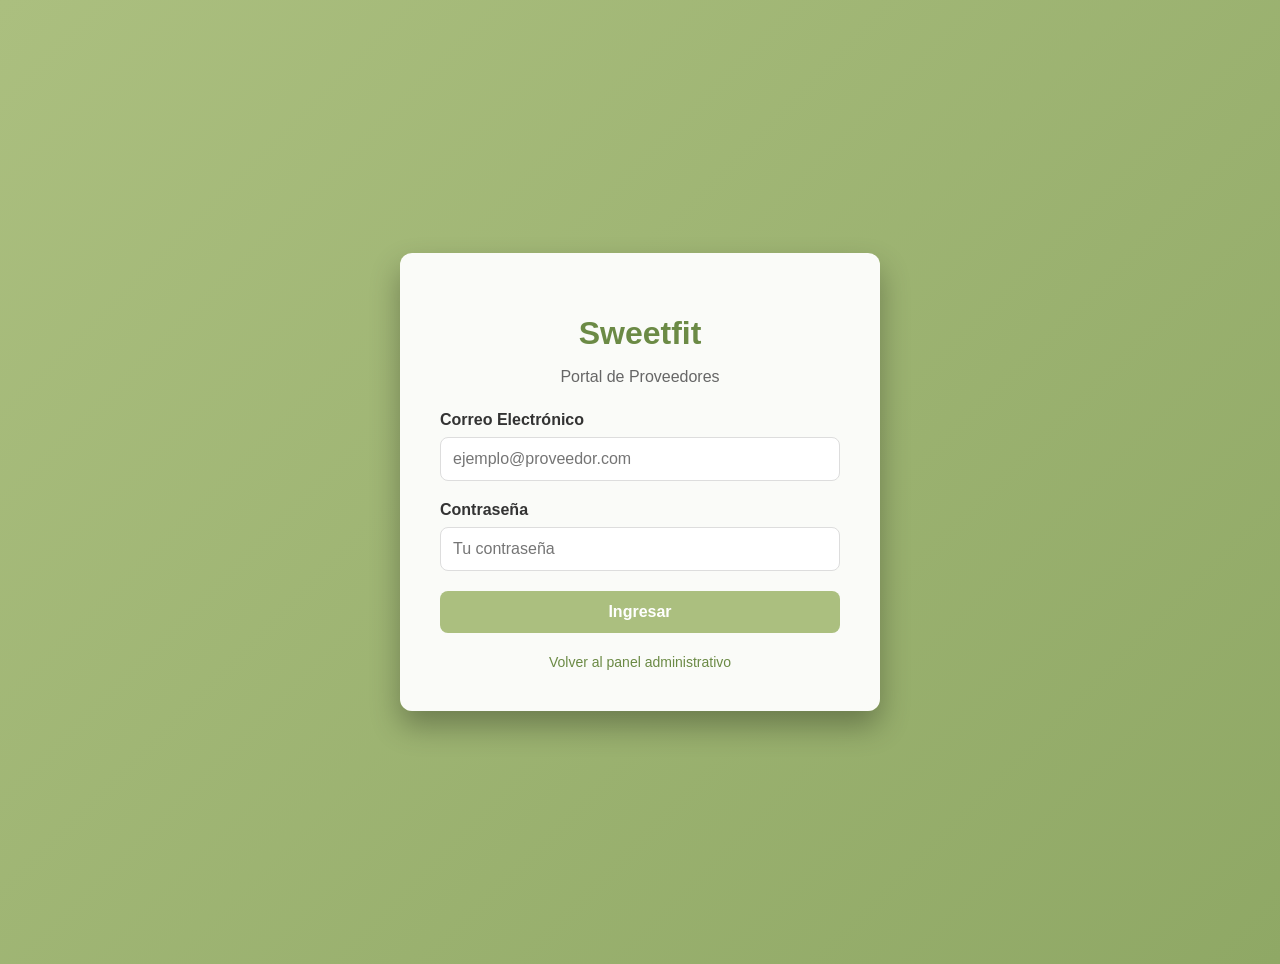
==== commit 49913d03: "se arreglo la compra de productos" ====
--- a/extranet.html
+++ b/extranet.html
@@ -94,7 +94,6 @@
       color: white;
     }
     .badge-aprobado { background-color: #28a745; }
-    .badge-en-edicion { background-color: #0ea5e9; }
     .badge-pendiente { background-color: #f39c12; }
     .badge-rechazado { background-color: #e74c3c; }
 
@@ -157,7 +156,6 @@
             <option value="Bowls">Bowls</option>
             <option value="Bebidas">Bebidas</option>
           </select>
-          <input type="number" name="cantidad" placeholder="Cantidad Inicial" value="0" />
         </div>
         
         <button type="submit" style="width: 100%; margin-top:15px; padding:10px; background:#6B8A45; color:white; border:none; border-radius:5px; font-weight:bold; cursor:pointer;">Guardar</button>
--- a/css/styles.css
+++ b/css/styles.css
@@ -289,6 +289,21 @@
   padding: 1rem;
   display: flex;
   flex-direction: column;
+  position: relative;
+}
+
+.badge-nuevo {
+  position: absolute;
+  top: 15px;
+  left: 15px;
+  background-color: var(--color-secundario);
+  color: white;
+  padding: 4px 10px;
+  border-radius: 20px;
+  font-size: 11px;
+  font-weight: bold;
+  box-shadow: 0 2px 5px rgba(0,0,0,0.15);
+  z-index: 2;
 }
 
 .producto-card img {
@@ -336,37 +351,6 @@
 
 .acciones span:hover {
   background-color: var(--color-gris-claro);
-}
-
-.badge-estado-card {
-  display: inline-block;
-  background: #f59e0b;
-  color: white;
-  font-size: 0.7rem;
-  font-weight: 600;
-  padding: 0.2rem 0.6rem;
-  border-radius: 4px;
-  margin-bottom: 0.4rem;
-  text-transform: uppercase;
-  letter-spacing: 0.5px;
-}
-
-.btn-publicar {
-  background-color: #0ea5e9;
-  color: white;
-  border: none;
-  border-radius: 8px;
-  padding: 0.5rem 1rem;
-  font-weight: bold;
-  font-size: 0.85rem;
-  cursor: pointer;
-  transition: background-color 0.2s ease, transform 0.2s ease;
-  margin-top: 0.5rem;
-}
-
-.btn-publicar:hover {
-  background-color: #0284c7;
-  transform: scale(1.05);
 }
 
 .modal {
@@ -2075,353 +2059,6 @@
   }
 }
 
-/* ======== MODAL PRODUCTO MEJORADO ======== */
-.modal-producto-mejorado {
-  max-width: 560px;
-  padding: 0;
-  border-radius: 16px;
-  overflow: hidden;
-  animation: modalSlideIn 0.3s ease-out;
-}
-
-@keyframes modalSlideIn {
-  from {
-    opacity: 0;
-    transform: translateY(-30px) scale(0.95);
-  }
-  to {
-    opacity: 1;
-    transform: translateY(0) scale(1);
-  }
-}
-
-.modal-producto-header {
-  background: linear-gradient(135deg, var(--color-primario), var(--color-primario-oscuro));
-  padding: 1.5rem 2rem;
-  display: flex;
-  align-items: center;
-  gap: 0.75rem;
-}
-
-.modal-producto-header h3 {
-  margin: 0;
-  color: white;
-  font-size: 1.2rem;
-  font-weight: 600;
-}
-
-.modal-producto-icono {
-  width: 36px;
-  height: 36px;
-  background: rgba(255,255,255,0.2);
-  border-radius: 10px;
-  display: flex;
-  align-items: center;
-  justify-content: center;
-  color: white;
-  flex-shrink: 0;
-}
-
-.modal-producto-mejorado .cerrar-modal {
-  color: white;
-  top: 1.2rem;
-  right: 1.5rem;
-  font-size: 1.8rem;
-  opacity: 0.8;
-}
-
-.modal-producto-mejorado .cerrar-modal:hover {
-  opacity: 1;
-  color: white;
-}
-
-.modal-producto-mejorado form {
-  padding: 1.5rem 2rem 2rem;
-  display: flex;
-  flex-direction: column;
-  gap: 1rem;
-}
-
-.form-row {
-  display: grid;
-  grid-template-columns: 1fr 1fr;
-  gap: 1rem;
-}
-
-.form-group {
-  display: flex;
-  flex-direction: column;
-  gap: 0.35rem;
-}
-
-.form-label {
-  font-size: 0.8rem;
-  font-weight: 600;
-  color: var(--color-texto);
-  display: flex;
-  align-items: center;
-  gap: 0.4rem;
-  letter-spacing: 0.3px;
-}
-
-.form-label svg {
-  color: var(--color-primario-oscuro);
-  flex-shrink: 0;
-}
-
-.form-group input,
-.form-group textarea,
-.form-group select {
-  padding: 0.7rem 0.9rem;
-  font-size: 0.9rem;
-  border: 1.5px solid #e2e8f0;
-  border-radius: 10px;
-  background: #f8fafc;
-  transition: all 0.2s ease;
-  font-family: inherit;
-  color: var(--color-texto);
-}
-
-.form-group input:focus,
-.form-group textarea:focus,
-.form-group select:focus {
-  outline: none;
-  border-color: var(--color-primario);
-  background: white;
-  box-shadow: 0 0 0 3px rgba(171, 191, 127, 0.2);
-}
-
-.form-group textarea {
-  resize: vertical;
-  min-height: 60px;
-}
-
-.input-wrapper {
-  position: relative;
-  display: flex;
-  align-items: center;
-}
-
-.input-prefix {
-  position: absolute;
-  left: 0.9rem;
-  font-weight: 700;
-  color: var(--color-texto-claro);
-  font-size: 0.9rem;
-  pointer-events: none;
-  z-index: 1;
-}
-
-.input-wrapper input {
-  padding-left: 1.8rem !important;
-  width: 100%;
-}
-
-/* Image Upload Area */
-.image-upload-area {
-  position: relative;
-  border: 2px dashed #e2e8f0;
-  border-radius: 12px;
-  padding: 1rem;
-  text-align: center;
-  cursor: pointer;
-  transition: all 0.3s ease;
-  background: #fafbfc;
-  min-height: 100px;
-  display: flex;
-  align-items: center;
-  justify-content: center;
-}
-
-.image-upload-area:hover {
-  border-color: var(--color-primario);
-  background: #f0f5e8;
-}
-
-.image-upload-area.has-image {
-  border-style: solid;
-  border-color: var(--color-primario);
-  background: white;
-  padding: 0.5rem;
-}
-
-.image-upload-area input[type="file"] {
-  display: none;
-}
-
-.image-upload-placeholder {
-  display: flex;
-  flex-direction: column;
-  align-items: center;
-  gap: 0.3rem;
-  color: var(--color-texto-claro);
-  pointer-events: none;
-}
-
-.image-upload-placeholder svg {
-  color: var(--color-primario);
-  opacity: 0.6;
-}
-
-.image-upload-placeholder p {
-  margin: 0;
-  font-size: 0.85rem;
-  font-weight: 500;
-}
-
-.image-upload-hint {
-  font-size: 0.7rem;
-  color: #94a3b8;
-}
-
-.image-preview {
-  max-height: 140px;
-  max-width: 100%;
-  border-radius: 8px;
-  object-fit: contain;
-  display: none;
-}
-
-/* Modal Footer */
-.modal-producto-footer {
-  display: flex;
-  gap: 0.75rem;
-  justify-content: flex-end;
-  margin-top: 0.5rem;
-}
-
-.btn-cancelar-modal {
-  padding: 0.7rem 1.5rem;
-  border: 1.5px solid #e2e8f0;
-  background: white;
-  color: var(--color-texto-claro);
-  border-radius: 10px;
-  font-weight: 600;
-  font-size: 0.85rem;
-  cursor: pointer;
-  transition: all 0.2s ease;
-  font-family: inherit;
-}
-
-.btn-cancelar-modal:hover {
-  background: #f1f5f9;
-  border-color: #cbd5e1;
-}
-
-.btn-guardar-modal {
-  padding: 0.7rem 1.5rem;
-  background: var(--color-primario);
-  color: white;
-  border: none;
-  border-radius: 10px;
-  font-weight: 600;
-  font-size: 0.85rem;
-  cursor: pointer;
-  transition: all 0.2s ease;
-  display: flex;
-  align-items: center;
-  gap: 0.5rem;
-  font-family: inherit;
-}
-
-.btn-guardar-modal:hover {
-  background: var(--color-primario-hover);
-  transform: translateY(-1px);
-  box-shadow: 0 4px 12px rgba(107, 138, 69, 0.3);
-}
-
-.btn-guardar-modal:disabled {
-  opacity: 0.6;
-  cursor: not-allowed;
-  transform: none;
-  box-shadow: none;
-}
-
-.btn-guardar-modal svg {
-  flex-shrink: 0;
-}
-
-/* ======== NOTIFICACIONES ======== */
-#notificacionContainer {
-  position: fixed;
-  top: 1.5rem;
-  right: 1.5rem;
-  z-index: 99999;
-  display: flex;
-  flex-direction: column;
-  gap: 0.5rem;
-  max-width: 380px;
-}
-
-.notificacion {
-  display: flex;
-  align-items: center;
-  justify-content: space-between;
-  gap: 0.75rem;
-  padding: 0.9rem 1.2rem;
-  border-radius: 12px;
-  box-shadow: 0 8px 24px rgba(0,0,0,0.12);
-  animation: notifIn 0.3s ease-out;
-  font-size: 0.85rem;
-  font-weight: 500;
-  font-family: 'Poppins', sans-serif;
-}
-
-.notificacion-success {
-  background: #f0fdf4;
-  border: 1px solid #86efac;
-  color: #166534;
-}
-
-.notificacion-error {
-  background: #fef2f2;
-  border: 1px solid #fca5a5;
-  color: #991b1b;
-}
-
-.notificacion-cerrar {
-  background: none;
-  border: none;
-  font-size: 1.3rem;
-  cursor: pointer;
-  color: inherit;
-  opacity: 0.5;
-  padding: 0;
-  line-height: 1;
-  flex-shrink: 0;
-  transition: opacity 0.2s;
-}
-
-.notificacion-cerrar:hover {
-  opacity: 1;
-}
-
-.notificacion-salida {
-  animation: notifOut 0.3s ease-in forwards;
-}
-
-@keyframes notifIn {
-  from {
-    opacity: 0;
-    transform: translateX(100%) scale(0.9);
-  }
-  to {
-    opacity: 1;
-    transform: translateX(0) scale(1);
-  }
-}
-
-@keyframes notifOut {
-  from {
-    opacity: 1;
-    transform: translateX(0) scale(1);
-  }
-  to {
-    opacity: 0;
-    transform: translateX(100%) scale(0.9);
-  }
-}
-
 @media (max-width: 480px) {
   .cards {
     grid-template-columns: 1fr;
@@ -2441,15 +2078,229 @@
   .grid-modal-productos {
     grid-template-columns: 1fr 1fr;
   }
-  .form-row {
-    grid-template-columns: 1fr;
-  }
-  .modal-producto-mejorado form {
-    padding: 1rem;
-  }
-  #notificacionContainer {
-    left: 1rem;
-    right: 1rem;
-    max-width: none;
-  }
+}
+
+/* --- MODAL NUEVA COMPRA PREMIUM --- */
+.modal-contenido.grande {
+  max-width: 700px;
+  width: 95%;
+  border-radius: 16px;
+  box-shadow: 0 10px 30px rgba(0,0,0,0.15);
+  border: 1px solid rgba(171, 191, 127, 0.3);
+  padding: 2.5rem;
+}
+
+.modal-contenido.grande h3 {
+  font-size: 1.6rem;
+  color: var(--color-primario-oscuro);
+  font-weight: bold;
+  margin-bottom: 1.5rem;
+  text-align: center;
+  border-bottom: 2px solid var(--color-gris-claro);
+  padding-bottom: 10px;
+}
+
+.compra-seccion {
+  display: flex;
+  flex-direction: column;
+  gap: 0.5rem;
+  margin-bottom: 0.5rem;
+}
+
+.compra-label {
+  font-weight: bold;
+  font-size: 0.95rem;
+  color: var(--color-texto);
+  display: flex;
+  align-items: center;
+  gap: 6px;
+}
+
+.compra-select, .compra-input {
+  width: 100%;
+  padding: 0.75rem 1rem !important;
+  font-size: 0.95rem !important;
+  border: 1px solid var(--color-gris) !important;
+  border-radius: 8px !important;
+  background: var(--color-blanco);
+  transition: all 0.3s;
+  box-sizing: border-box;
+}
+
+.compra-select:focus, .compra-input:focus {
+  border-color: var(--color-primario) !important;
+  box-shadow: 0 0 0 3px rgba(171, 191, 127, 0.2);
+  outline: none;
+}
+
+.compra-add-box {
+  background-color: var(--color-gris-claro);
+  padding: 1.2rem;
+  border-radius: 12px;
+  border: 1px solid var(--color-gris);
+}
+
+.compra-subsec-titulo {
+  margin: 0 0 0.8rem 0;
+  font-size: 1rem;
+  font-weight: bold;
+  color: var(--color-texto-claro);
+  text-transform: uppercase;
+  letter-spacing: 0.5px;
+}
+
+.compra-producto-grid {
+  display: grid;
+  grid-template-columns: 1fr 120px auto;
+  gap: 1rem;
+  align-items: flex-end;
+}
+
+.grid-field {
+  display: flex;
+  flex-direction: column;
+  gap: 0.4rem;
+}
+
+.grid-field label {
+  font-size: 0.85rem;
+  font-weight: bold;
+  color: var(--color-texto-claro);
+}
+
+.btn-agregar-compra-item {
+  background-color: var(--color-primario-oscuro);
+  color: white;
+  border: none;
+  padding: 0.75rem 1.5rem;
+  font-size: 0.95rem;
+  font-weight: bold;
+  border-radius: 8px;
+  cursor: pointer;
+  transition: all 0.2s;
+  height: 44px;
+  box-sizing: border-box;
+  display: flex;
+  align-items: center;
+  justify-content: center;
+}
+
+.btn-agregar-compra-item:hover {
+  background-color: var(--color-primario-hover);
+  transform: translateY(-1px);
+}
+
+.compra-lista-resumen {
+  border: 1px solid var(--color-gris);
+  border-radius: 10px;
+  background: var(--color-blanco);
+  min-height: 100px;
+  padding: 1rem;
+  max-height: 200px;
+  overflow-y: auto;
+}
+
+.compra-item-row {
+  display: flex;
+  justify-content: space-between;
+  align-items: center;
+  padding: 8px 12px;
+  border-bottom: 1px solid #eee;
+  font-size: 0.95rem;
+}
+
+.compra-item-row:last-child {
+  border-bottom: none;
+}
+
+.compra-item-info {
+  display: flex;
+  flex-direction: column;
+  gap: 2px;
+}
+
+.compra-item-nombre {
+  font-weight: bold;
+  color: var(--color-texto);
+}
+
+.compra-item-detalles {
+  font-size: 0.85rem;
+  color: var(--color-texto-claro);
+}
+
+.compra-item-subtotal {
+  font-weight: bold;
+  color: var(--color-primario-oscuro);
+  margin-right: 15px;
+}
+
+.compra-item-acciones {
+  display: flex;
+  align-items: center;
+}
+
+.compra-btn-eliminar {
+  background: none;
+  border: none;
+  color: #dc3545;
+  cursor: pointer;
+  font-size: 1.1rem;
+  padding: 4px;
+  border-radius: 5px;
+  transition: background 0.2s;
+}
+
+.compra-btn-eliminar:hover {
+  background: #ffe8e8;
+}
+
+.compra-vacio-msg {
+  color: #888;
+  text-align: center;
+  margin-top: 30px;
+  font-size: 0.9rem;
+}
+
+.compra-total-row {
+  display: flex;
+  justify-content: space-between;
+  align-items: center;
+  font-weight: bold;
+  font-size: 1.1rem;
+  color: var(--color-texto);
+  padding: 12px;
+  border-top: 2px solid var(--color-gris-claro);
+  margin-top: 10px;
+  background: var(--color-gris-claro);
+  border-radius: 8px;
+}
+
+.compra-total-precio {
+  color: var(--color-primario-oscuro);
+  font-size: 1.25rem;
+}
+
+.btn-guardar-compra {
+  background-color: #28a745;
+  color: white;
+  border: none;
+  padding: 0.9rem 1.5rem;
+  font-size: 1.1rem;
+  font-weight: bold;
+  border-radius: 8px;
+  cursor: pointer;
+  transition: all 0.3s;
+  margin-top: 1rem;
+  display: flex;
+  align-items: center;
+  justify-content: center;
+  gap: 8px;
+  box-shadow: 0 4px 10px rgba(40, 167, 69, 0.2);
+}
+
+.btn-guardar-compra:hover {
+  background-color: #218838;
+  box-shadow: 0 6px 15px rgba(40, 167, 69, 0.3);
+  transform: translateY(-1px);
 }
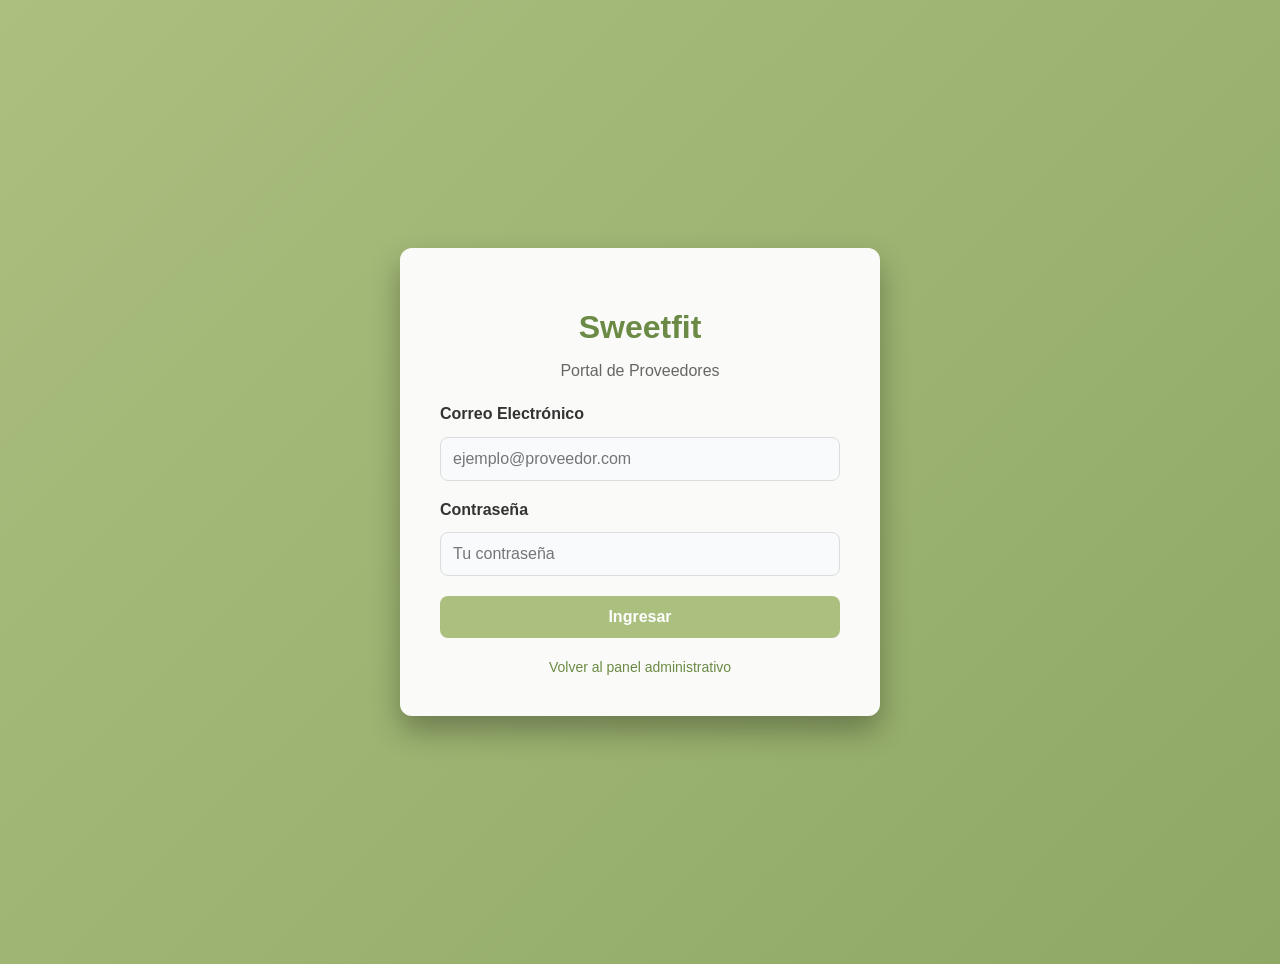
==== commit 669f96b5: "fix: agregar autenticación y subida de imágenes en extranet" ====
--- a/extranet.html
+++ b/extranet.html
@@ -156,6 +156,8 @@
             <option value="Bowls">Bowls</option>
             <option value="Bebidas">Bebidas</option>
           </select>
+          <label style="font-size:13px; color:#666;">Imagen del producto:</label>
+          <input type="file" name="imagen" accept="image/*" />
         </div>
         
         <button type="submit" style="width: 100%; margin-top:15px; padding:10px; background:#6B8A45; color:white; border:none; border-radius:5px; font-weight:bold; cursor:pointer;">Guardar</button>
--- a/css/styles.css
+++ b/css/styles.css
@@ -570,190 +570,204 @@
   cursor: pointer;
 }
 
-.modal-productos {
-  display: none;
-  position: fixed;
-  top: 0;
-  left: 0;
-  width: 100vw;
-  height: 100vh;
-  background: rgba(0, 0, 0, 0.5);
-  justify-content: center;
-  align-items: center;
-  z-index: 1000;
-}
-
-.modal-productos-contenido {
+/* ======== MODAL SELECCIONAR PRODUCTOS (VENTAS) ======== */
+.modal-productos-seleccion {
+  max-width: 1100px;
+  width: 95%;
+  padding: 0;
+  border-radius: 16px;
+  display: flex;
+  flex-direction: column;
+  max-height: 90vh;
+  animation: modalSlideIn 0.3s ease-out;
+}
+
+.modal-productos-seleccion .modal-producto-header {
+  padding: 1rem 1.5rem;
+}
+
+.modal-productos-seleccion .cerrar-modal {
+  color: white;
+  top: 1.2rem;
+  right: 1.5rem;
+  font-size: 1.8rem;
+  opacity: 0.8;
+}
+
+.modal-productos-seleccion .cerrar-modal:hover {
+  opacity: 1;
+  color: white;
+}
+
+.modal-productos-body {
+  padding: 1rem 1.5rem 1.5rem;
+  overflow-y: auto;
+  flex: 1;
+}
+
+.modal-productos-buscador {
+  display: flex;
+  align-items: center;
+  gap: 0.75rem;
+  background: var(--color-gris-claro);
+  border-radius: 10px;
+  padding: 0 0.9rem;
+  margin-bottom: 1rem;
+  border: 2px solid transparent;
+  transition: all 0.2s ease;
+}
+
+.modal-productos-buscador svg {
+  width: 16px;
+  height: 16px;
+}
+
+#buscador-modal {
+  padding: 0.6rem 0;
+  font-size: 0.9rem;
+}
+
+.modal-productos-buscador:focus-within {
+  border-color: var(--color-primario);
   background: white;
-  padding: 2rem;
-  border-radius: 16px;
-  max-width: 850px;
-  width: 95%;
-  max-height: 90vh;
-  overflow-y: auto;
-  box-shadow: var(--sombra-media);
-  position: relative;
-  border: 2px solid var(--color-borde);
-}
-
-/* Icono de cierre más visible */
-.modal-productos .cerrar-modal {
-  position: absolute;
-  top: 15px;
-  right: 20px;
-  font-size: 2rem;
-  color: var(--color-texto);
-  cursor: pointer;
-  transition: color 0.3s;
-}
-
-.modal-productos .cerrar-modal:hover {
-  color: var(--color-primario);
-}
-
-.modal-header {
-  margin-bottom: 1.5rem;
-}
-
-.titulo-modal {
-  font-size: 1.6rem;
-  margin-bottom: 0.8rem;
-  color: var(--color-texto);
-  font-weight: bold;
-  display: flex;
-  align-items: center;
-  gap: 0.5rem;
+}
+
+.modal-productos-buscador svg {
+  color: var(--color-texto-claro);
+  flex-shrink: 0;
 }
 
 #buscador-modal {
   width: 100%;
-  padding: 0.9rem 1rem;
-  border: 1px solid var(--color-borde);
-  border-radius: 12px;
-  background: var(--color-blanco);
-  font-size: 1rem;
-  transition: border-color 0.3s;
-}
-
-#buscador-modal:focus {
-  border-color: var(--color-primario);
+  padding: 0.8rem 0;
+  border: none;
+  background: transparent;
+  font-size: 0.95rem;
+  font-family: inherit;
+  color: var(--color-texto);
   outline: none;
-}
-
-/* Tarjetas de producto */
-.card-producto-modal {
-  border: 1px solid var(--color-borde);
-  border-radius: 14px;
-  padding: 1.2rem;
-  text-align: center;
-  background: var(--color-terciario);
-  transition: all 0.3s ease;
-  box-shadow: var(--sombra-suave);
-  display: flex;
-  flex-direction: column;
-  justify-content: space-between;
-}
-
-.card-producto-modal:hover {
-  box-shadow: var(--sombra-media);
-  transform: translateY(-4px);
-}
-
-.card-producto-modal img {
-  width: 100%;
-  height: 140px;
-  object-fit: cover;
-  border-radius: 10px;
-  margin-bottom: 0.8rem;
-}
-
-.producto-card button {
-  background-color: var(--color-primario);
-  color: white;
-  border: none;
-  border-radius: 8px;
-  padding: 0.5rem 1rem;
-  font-weight: bold;
-  font-size: 0.95rem;
-  cursor: pointer;
-  transition: background-color 0.2s ease, transform 0.2s ease;
-  margin-top: 0.5rem;
-}
-
-.producto-card button:hover {
-  background-color: var(--color-primario-hover);
-  transform: scale(1.05);
-}
-
-/* --- Botón Deshabilitado (sin stock) --- */
-.producto-card .boton-deshabilitado {
-  background-color: #ccc;
-  color: #666;
-  cursor: not-allowed;
-  opacity: 0.7;
-  border-radius: 8px;
-}
-
-/* --- Input de cantidad --- */
-.producto-card input[type="number"] {
-  width: 94%;
-  padding: 0.4rem;
-  margin-top: 0.3rem;
-  font-size: 0.9rem;
-  border: 1px solid var(--color-borde);
-  border-radius: 6px;
-  text-align: center;
-  transition: border-color 0.2s;
-}
-
-.producto-card input[type="number"]:focus {
-  outline: none;
-  border-color: var(--color-primario);
-  box-shadow: 0 0 0 2px rgba(34, 197, 94, 0.2);
-  /* sombra verde */
 }
 
 /* Grilla */
 .grid-modal-productos {
   display: grid;
-  grid-template-columns: repeat(auto-fill, minmax(220px, 1fr));
-  /* Más ancho */
-  gap: 1.2rem;
-  padding: 1rem 0.5rem;
+  grid-template-columns: repeat(auto-fill, minmax(150px, 1fr));
+  gap: 0.75rem;
+}
+
+/* Tarjetas de producto en el modal */
+.producto-venta-card {
+  border: 1px solid var(--color-gris);
+  border-radius: 10px;
+  overflow: hidden;
+  background: white;
+  transition: all 0.2s ease;
+  display: flex;
+  flex-direction: column;
+}
+
+.producto-venta-card:hover {
+  box-shadow: 0 4px 15px rgba(0,0,0,0.07);
+  transform: translateY(-2px);
+  border-color: var(--color-primario);
+}
+
+.producto-venta-card img {
+  width: 100%;
+  height: 90px;
+  object-fit: cover;
+  background: var(--color-gris-claro);
+}
+
+.producto-venta-card h3 {
+  font-size: 0.8rem;
+  font-weight: 700;
+  color: var(--color-texto);
+  margin: 0.5rem 0.6rem 0.15rem;
+  line-height: 1.15;
+  display: -webkit-box;
+  -webkit-line-clamp: 2;
+  -webkit-box-orient: vertical;
+  overflow: hidden;
+}
+
+.producto-venta-card p {
+  font-size: 0.75rem;
+  color: var(--color-texto-claro);
+  margin: 0.1rem 0.6rem;
+}
+
+.producto-venta-card .stock-producto {
+  font-size: 0.65rem;
+  font-weight: 600;
+  color: var(--color-primario-oscuro);
+  margin-bottom: 0.3rem;
+}
+
+.producto-venta-card button {
+  margin: auto 0.6rem 0.6rem;
+  padding: 0.45rem;
+  border: none;
+  border-radius: 8px;
+  background: var(--color-primario);
+  color: white;
+  font-weight: 700;
+  font-size: 0.75rem;
+  cursor: pointer;
+  transition: all 0.2s ease;
+  font-family: inherit;
+  letter-spacing: 0.3px;
+}
+
+.producto-venta-card button:hover {
+  background: var(--color-primario-hover);
+  transform: translateY(-1px);
+  box-shadow: 0 3px 8px rgba(107, 138, 69, 0.25);
 }
 
 /* Paginación */
 .contenedor-paginacion-modal {
-  margin-top: 2rem;
+  margin-top: 1.5rem;
   padding-top: 1rem;
-  border-top: 1px solid var(--color-borde);
+  border-top: 1px solid var(--color-gris-claro);
   display: flex;
   justify-content: center;
 }
 
 .paginacion-modal-productos {
   display: flex;
-  justify-content: center;
-  gap: 0.5rem;
-  flex-wrap: wrap;
+  align-items: center;
+  gap: 0.4rem;
+}
+
+.paginacion-modal-productos span {
+  font-size: 0.85rem;
+  font-weight: 600;
+  color: var(--color-texto-claro);
+  padding: 0 0.5rem;
 }
 
 .paginacion-modal-productos button {
-  padding: 8px 16px;
-  font-weight: bold;
-  border: 1px solid var(--color-borde);
-  background-color: var(--color-gris);
+  padding: 0.5rem 1rem;
+  font-weight: 700;
+  font-size: 0.85rem;
+  border: 1.5px solid var(--color-gris);
+  background: white;
   color: var(--color-texto);
-  border-radius: 12px;
-  cursor: pointer;
-  transition: all 0.2s ease-in-out;
-}
-
-.paginacion-modal-productos button:hover,
-.paginacion-modal-productos button.activo {
-  background-color: var(--color-primario);
-  color: var(--color-blanco);
+  border-radius: 8px;
+  cursor: pointer;
+  transition: all 0.2s ease;
+  font-family: inherit;
+}
+
+.paginacion-modal-productos button:hover:not(:disabled) {
   border-color: var(--color-primario);
+  background: var(--color-gris-claro);
+}
+
+.paginacion-modal-productos button:disabled {
+  opacity: 0.4;
+  cursor: not-allowed;
 }
 
 .estado-finalizada {
@@ -792,13 +806,6 @@
   min-width: 80px;
 }
 
-.titulo-modal {
-  margin-bottom: 1rem;
-  font-size: 1.4rem;
-  font-weight: bold;
-  color: var(--color-primario);
-  text-align: center;
-}
 
 .historial-ventas {
   background: var(--color-blanco);
@@ -1301,6 +1308,8 @@
 
 .modal-contenido.grande {
   max-width: 800px;
+  max-height: 85vh;
+  overflow-y: auto;
 }
 
 .cerrar-modal {
@@ -2059,6 +2068,640 @@
   }
 }
 
+/* ======== MODAL PRODUCTO MEJORADO ======== */
+.modal-producto-mejorado {
+  max-width: 560px;
+  padding: 0;
+  border-radius: 16px;
+  display: flex;
+  flex-direction: column;
+  max-height: 90vh;
+  animation: modalSlideIn 0.3s ease-out;
+}
+
+.modal-producto-mejorado form {
+  padding: 1.5rem 2rem 2rem;
+  display: flex;
+  flex-direction: column;
+  gap: 1rem;
+  overflow-y: auto;
+  flex: 1;
+}
+
+@keyframes modalSlideIn {
+  from {
+    opacity: 0;
+    transform: translateY(-30px) scale(0.95);
+  }
+  to {
+    opacity: 1;
+    transform: translateY(0) scale(1);
+  }
+}
+
+.modal-producto-header {
+  background: linear-gradient(135deg, var(--color-primario), var(--color-primario-oscuro));
+  padding: 1.5rem 2rem;
+  display: flex;
+  align-items: center;
+  gap: 0.75rem;
+}
+
+.modal-producto-header h3 {
+  margin: 0;
+  color: white;
+  font-size: 1.2rem;
+  font-weight: 600;
+}
+
+.modal-producto-icono {
+  width: 36px;
+  height: 36px;
+  background: rgba(255,255,255,0.2);
+  border-radius: 10px;
+  display: flex;
+  align-items: center;
+  justify-content: center;
+  color: white;
+  flex-shrink: 0;
+}
+
+body.modal-abierto {
+  overflow: hidden;
+}
+
+.modal-producto-mejorado .cerrar-modal {
+  color: white;
+  top: 1.2rem;
+  right: 1.5rem;
+  font-size: 1.8rem;
+  opacity: 0.8;
+}
+
+.modal-producto-mejorado .cerrar-modal:hover {
+  opacity: 1;
+  color: white;
+}
+
+.form-row {
+  display: grid;
+  grid-template-columns: 1fr 1fr;
+  gap: 1rem;
+}
+
+.form-group {
+  display: flex;
+  flex-direction: column;
+  gap: 0.35rem;
+}
+
+.form-label {
+  font-size: 0.8rem;
+  font-weight: 600;
+  color: var(--color-texto);
+  display: flex;
+  align-items: center;
+  gap: 0.4rem;
+  letter-spacing: 0.3px;
+}
+
+.form-label svg {
+  color: var(--color-primario-oscuro);
+  flex-shrink: 0;
+}
+
+.form-group input,
+.form-group textarea,
+.form-group select {
+  padding: 0.7rem 0.9rem;
+  font-size: 0.9rem;
+  border: 1.5px solid #e2e8f0;
+  border-radius: 10px;
+  background: #f8fafc;
+  transition: all 0.2s ease;
+  font-family: inherit;
+  color: var(--color-texto);
+}
+
+.form-group input:focus,
+.form-group textarea:focus,
+.form-group select:focus {
+  outline: none;
+  border-color: var(--color-primario);
+  background: white;
+  box-shadow: 0 0 0 3px rgba(171, 191, 127, 0.2);
+}
+
+.form-group textarea {
+  resize: vertical;
+  min-height: 60px;
+}
+
+.input-wrapper {
+  position: relative;
+  display: flex;
+  align-items: center;
+}
+
+.input-prefix {
+  position: absolute;
+  left: 0.9rem;
+  font-weight: 700;
+  color: var(--color-texto-claro);
+  font-size: 0.9rem;
+  pointer-events: none;
+  z-index: 1;
+}
+
+.input-wrapper input {
+  padding-left: 1.8rem !important;
+  width: 100%;
+}
+
+/* Image Upload Area */
+.image-upload-area {
+  position: relative;
+  border: 2px dashed #e2e8f0;
+  border-radius: 12px;
+  padding: 1rem;
+  text-align: center;
+  cursor: pointer;
+  transition: all 0.3s ease;
+  background: #fafbfc;
+  min-height: 100px;
+  display: flex;
+  align-items: center;
+  justify-content: center;
+}
+
+.image-upload-area:hover {
+  border-color: var(--color-primario);
+  background: #f0f5e8;
+}
+
+.image-upload-area.has-image {
+  border-style: solid;
+  border-color: var(--color-primario);
+  background: white;
+  padding: 0.5rem;
+}
+
+.image-upload-area.has-image:hover {
+  background: #f8fafc;
+}
+
+.image-upload-area input[type="file"] {
+  display: none;
+}
+
+.image-upload-placeholder {
+  display: flex;
+  flex-direction: column;
+  align-items: center;
+  gap: 0.3rem;
+  color: var(--color-texto-claro);
+  pointer-events: none;
+}
+
+.image-upload-placeholder svg {
+  color: var(--color-primario);
+  opacity: 0.6;
+}
+
+.image-upload-placeholder p {
+  margin: 0;
+  font-size: 0.85rem;
+  font-weight: 500;
+}
+
+.image-upload-hint {
+  font-size: 0.7rem;
+  color: #94a3b8;
+}
+
+.image-preview {
+  max-height: 140px;
+  max-width: 100%;
+  border-radius: 8px;
+  object-fit: contain;
+  display: none;
+  pointer-events: none;
+}
+
+.image-upload-overlay {
+  display: none;
+  position: absolute;
+  bottom: 0.5rem;
+  right: 0.5rem;
+  background: rgba(0,0,0,0.6);
+  color: white;
+  font-size: 0.7rem;
+  padding: 0.3rem 0.6rem;
+  border-radius: 6px;
+  pointer-events: none;
+  transition: opacity 0.2s;
+}
+
+.image-upload-area.has-image .image-upload-overlay {
+  display: block;
+  pointer-events: auto;
+  cursor: pointer;
+}
+
+.image-upload-area.has-image .image-upload-overlay:hover {
+  background: rgba(0,0,0,0.8);
+}
+
+/* Modal Footer */
+.modal-producto-footer {
+  display: flex;
+  gap: 0.75rem;
+  justify-content: flex-end;
+  margin-top: 0.5rem;
+}
+
+.btn-cancelar-modal {
+  padding: 0.7rem 1.5rem;
+  border: 1.5px solid #e2e8f0;
+  background: white;
+  color: var(--color-texto-claro);
+  border-radius: 10px;
+  font-weight: 600;
+  font-size: 0.85rem;
+  cursor: pointer;
+  transition: all 0.2s ease;
+  font-family: inherit;
+}
+
+.btn-cancelar-modal:hover {
+  background: #f1f5f9;
+  border-color: #cbd5e1;
+}
+
+.btn-guardar-modal {
+  padding: 0.7rem 1.5rem;
+  background: var(--color-primario);
+  color: white;
+  border: none;
+  border-radius: 10px;
+  font-weight: 600;
+  font-size: 0.85rem;
+  cursor: pointer;
+  transition: all 0.2s ease;
+  display: flex;
+  align-items: center;
+  gap: 0.5rem;
+  font-family: inherit;
+}
+
+.btn-guardar-modal:hover {
+  background: var(--color-primario-hover);
+  transform: translateY(-1px);
+  box-shadow: 0 4px 12px rgba(107, 138, 69, 0.3);
+}
+
+.btn-guardar-modal:disabled {
+  opacity: 0.6;
+  cursor: not-allowed;
+  transform: none;
+  box-shadow: none;
+}
+
+.btn-guardar-modal svg {
+  flex-shrink: 0;
+}
+
+/* ======== BOTON VER DETALLE ======== */
+.btn-ver-detalle {
+  padding: 0.5rem 1rem;
+  border: none;
+  border-radius: 8px;
+  background: var(--color-primario);
+  color: white;
+  font-weight: 600;
+  font-size: 0.8rem;
+  cursor: pointer;
+  transition: all 0.2s ease;
+  font-family: inherit;
+}
+
+.btn-ver-detalle:hover {
+  background: var(--color-primario-hover);
+  transform: translateY(-1px);
+  box-shadow: 0 4px 12px rgba(107, 138, 69, 0.3);
+}
+
+/* ======== MODAL VENTA DETALLE ======== */
+.modal-venta-detalle {
+  max-width: 600px;
+  padding: 0;
+  border-radius: 16px;
+  display: flex;
+  flex-direction: column;
+  max-height: 90vh;
+  animation: modalSlideIn 0.3s ease-out;
+}
+
+.modal-venta-detalle .cerrar-modal {
+  color: white;
+  top: 1.2rem;
+  right: 1.5rem;
+  font-size: 1.8rem;
+  opacity: 0.8;
+}
+
+.modal-venta-detalle .cerrar-modal:hover {
+  opacity: 1;
+  color: white;
+}
+
+.modal-venta-body {
+  padding: 1.5rem 2rem;
+  overflow-y: auto;
+  flex: 1;
+}
+
+/* Header info */
+.venta-detalle-header-info {
+  display: flex;
+  align-items: center;
+  justify-content: space-between;
+  margin-bottom: 1.5rem;
+  padding-bottom: 1rem;
+  border-bottom: 2px solid var(--color-gris-claro);
+}
+
+.venta-detalle-logo img {
+  max-height: 50px;
+}
+
+.venta-detalle-meta {
+  display: flex;
+  align-items: center;
+  gap: 0.75rem;
+}
+
+.venta-detalle-badge {
+  background: var(--color-primario-oscuro);
+  color: white;
+  font-weight: 700;
+  font-size: 1.1rem;
+  padding: 0.4rem 1rem;
+  border-radius: 8px;
+}
+
+.venta-detalle-tipo {
+  padding: 0.3rem 0.8rem;
+  border-radius: 20px;
+  font-size: 0.75rem;
+  font-weight: 700;
+  text-transform: uppercase;
+  letter-spacing: 0.5px;
+}
+
+.tag-local {
+  background: #e8f5e9;
+  color: #2e7d32;
+}
+
+.tag-domicilio {
+  background: #e3f2fd;
+  color: #1565c0;
+}
+
+.tag-app {
+  background: #f3e5f5;
+  color: #7b1fa2;
+}
+
+/* Info grid */
+.venta-detalle-info-grid {
+  display: grid;
+  grid-template-columns: 1fr 1fr;
+  gap: 1rem;
+  margin-bottom: 1.5rem;
+}
+
+.venta-detalle-info-item {
+  display: flex;
+  flex-direction: column;
+  gap: 0.2rem;
+  padding: 0.8rem;
+  background: var(--color-gris-claro);
+  border-radius: 10px;
+}
+
+.venta-detalle-info-item .info-label {
+  font-size: 0.7rem;
+  font-weight: 700;
+  text-transform: uppercase;
+  letter-spacing: 0.5px;
+  color: var(--color-texto-claro);
+}
+
+.venta-detalle-info-item .info-value {
+  font-size: 0.95rem;
+  font-weight: 600;
+  color: var(--color-texto);
+}
+
+/* Subtítulo */
+.venta-detalle-subtitulo {
+  font-size: 0.9rem;
+  font-weight: 700;
+  color: var(--color-texto);
+  margin: 0 0 0.75rem 0;
+}
+
+/* Tabla */
+.venta-detalle-tabla-wrapper {
+  border-radius: 10px;
+  border: 1px solid var(--color-gris);
+  overflow: hidden;
+}
+
+.venta-detalle-tabla {
+  width: 100%;
+  border-collapse: collapse;
+}
+
+.venta-detalle-tabla th {
+  background: var(--color-gris-claro);
+  color: var(--color-primario-oscuro);
+  font-size: 0.75rem;
+  font-weight: 700;
+  text-transform: uppercase;
+  letter-spacing: 0.5px;
+  padding: 0.7rem 0.8rem;
+  text-align: center;
+}
+
+.venta-detalle-tabla td {
+  padding: 0.7rem 0.8rem;
+  text-align: center;
+  font-size: 0.9rem;
+  border-bottom: 1px solid var(--color-gris-claro);
+  color: var(--color-texto);
+}
+
+.venta-detalle-tabla tbody tr:last-child td {
+  border-bottom: none;
+}
+
+.venta-detalle-tabla tbody tr:hover {
+  background: #f8faf8;
+}
+
+/* Web badge */
+.venta-detalle-web-badge {
+  display: inline-block;
+  background: #e3f2fd;
+  color: #1565c0;
+  font-size: 0.7rem;
+  font-weight: 700;
+  padding: 0.25rem 0.6rem;
+  border-radius: 20px;
+  margin-top: 0.4rem;
+}
+
+.venta-detalle-notas {
+  grid-column: 1 / -1;
+}
+
+.venta-detalle-notas .info-value {
+  white-space: pre-wrap;
+  font-weight: 400 !important;
+  font-size: 0.85rem !important;
+}
+
+/* Total */
+.venta-detalle-total {
+  display: flex;
+  justify-content: space-between;
+  align-items: center;
+  padding: 1rem 1.2rem;
+  margin-top: 1rem;
+  background: var(--color-primario);
+  color: white;
+  border-radius: 10px;
+  font-size: 1.1rem;
+  font-weight: 700;
+}
+
+/* ======== MODAL PROVEEDOR MEJORADO ======== */
+.modal-proveedor-mejorado {
+  max-width: 520px;
+  padding: 0;
+  border-radius: 16px;
+  display: flex;
+  flex-direction: column;
+  max-height: 90vh;
+  animation: modalSlideIn 0.3s ease-out;
+}
+
+.modal-proveedor-mejorado form {
+  padding: 1.5rem 2rem 2rem;
+  display: flex;
+  flex-direction: column;
+  gap: 1rem;
+  overflow-y: auto;
+  flex: 1;
+}
+
+.modal-proveedor-mejorado .cerrar-modal {
+  color: white;
+  top: 1.2rem;
+  right: 1.5rem;
+  font-size: 1.8rem;
+  opacity: 0.8;
+}
+
+.modal-proveedor-mejorado .cerrar-modal:hover {
+  opacity: 1;
+  color: white;
+}
+
+/* ======== NOTIFICACIONES ======== */
+#notificacionContainer {
+  position: fixed;
+  top: 1.5rem;
+  right: 1.5rem;
+  z-index: 99999;
+  display: flex;
+  flex-direction: column;
+  gap: 0.5rem;
+  max-width: 380px;
+}
+
+.notificacion {
+  display: flex;
+  align-items: center;
+  justify-content: space-between;
+  gap: 0.75rem;
+  padding: 0.9rem 1.2rem;
+  border-radius: 12px;
+  box-shadow: 0 8px 24px rgba(0,0,0,0.12);
+  animation: notifIn 0.3s ease-out;
+  font-size: 0.85rem;
+  font-weight: 500;
+  font-family: 'Poppins', sans-serif;
+}
+
+.notificacion-success {
+  background: #f0fdf4;
+  border: 1px solid #86efac;
+  color: #166534;
+}
+
+.notificacion-error {
+  background: #fef2f2;
+  border: 1px solid #fca5a5;
+  color: #991b1b;
+}
+
+.notificacion-cerrar {
+  background: none;
+  border: none;
+  font-size: 1.3rem;
+  cursor: pointer;
+  color: inherit;
+  opacity: 0.5;
+  padding: 0;
+  line-height: 1;
+  flex-shrink: 0;
+  transition: opacity 0.2s;
+}
+
+.notificacion-cerrar:hover {
+  opacity: 1;
+}
+
+.notificacion-salida {
+  animation: notifOut 0.3s ease-in forwards;
+}
+
+@keyframes notifIn {
+  from {
+    opacity: 0;
+    transform: translateX(100%) scale(0.9);
+  }
+  to {
+    opacity: 1;
+    transform: translateX(0) scale(1);
+  }
+}
+
+@keyframes notifOut {
+  from {
+    opacity: 1;
+    transform: translateX(0) scale(1);
+  }
+  to {
+    opacity: 0;
+    transform: translateX(100%) scale(0.9);
+  }
+}
+
 @media (max-width: 480px) {
   .cards {
     grid-template-columns: 1fr;
@@ -2078,6 +2721,25 @@
   .grid-modal-productos {
     grid-template-columns: 1fr 1fr;
   }
+<<<<<<< HEAD
+<<<<<<< HEAD
+=======
+>>>>>>> dayan
+  .form-row {
+    grid-template-columns: 1fr;
+  }
+  .modal-producto-mejorado form {
+    padding: 1rem;
+  }
+  #notificacionContainer {
+    left: 1rem;
+    right: 1rem;
+    max-width: none;
+  }
+<<<<<<< HEAD
+=======
+=======
+>>>>>>> dayan
 }
 
 /* --- MODAL NUEVA COMPRA PREMIUM --- */
@@ -2303,4 +2965,9 @@
   background-color: #218838;
   box-shadow: 0 6px 15px rgba(40, 167, 69, 0.3);
   transform: translateY(-1px);
+<<<<<<< HEAD
+>>>>>>> dayan
+=======
+}
+>>>>>>> dayan
 }
